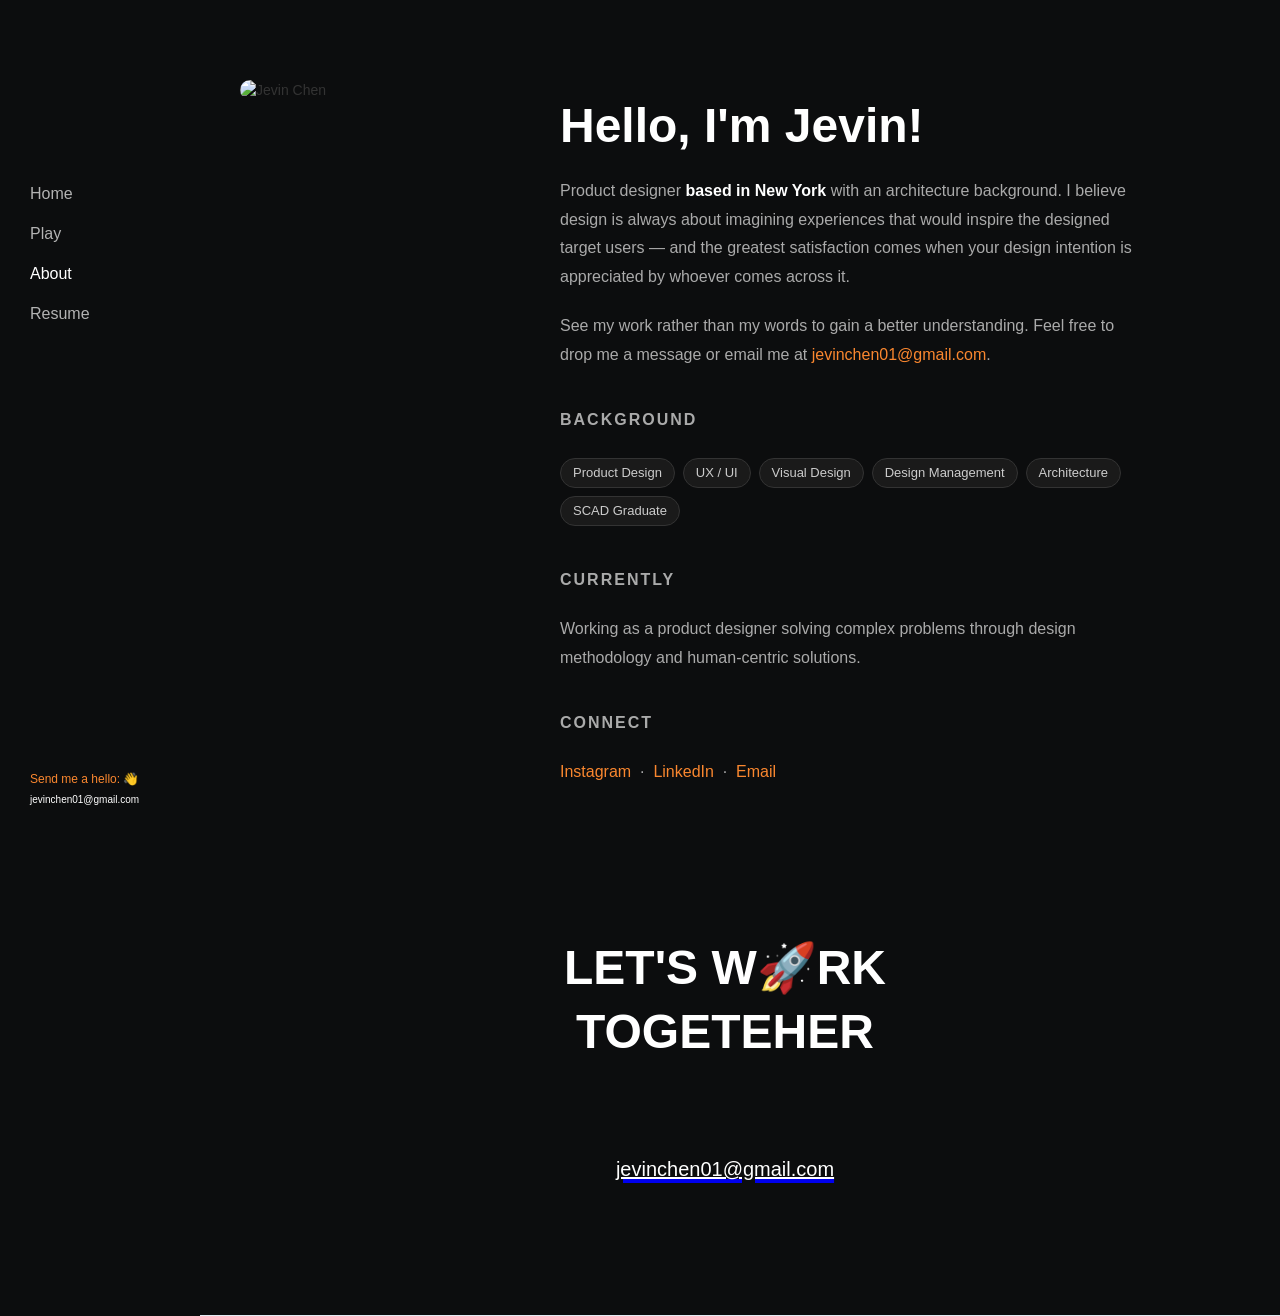
==== about-jevin/index.html @ d40f9251 "Add all case study and supporting pages for GitHub Pages - 5 case studies: Corptax, Bridgify Redesig" ====
<!DOCTYPE html>
<html data-wf-domain="www.jevinchen.com" data-wf-page="about-jevin" data-wf-site="62a3a593b5da70aec51808b2">
<head>
  <meta charset="utf-8"/>
  <title>About Jevin</title>
  <meta content="width=device-width, initial-scale=1" name="viewport"/>
  <link href="../webflow.css" rel="stylesheet" type="text/css"/>
  <link href="https://fonts.googleapis.com" rel="preconnect"/>
  <link href="https://fonts.gstatic.com" rel="preconnect" crossorigin="anonymous"/>
  <script src="https://ajax.googleapis.com/ajax/libs/webfont/1.6.26/webfont.js" type="text/javascript"></script>
  <script type="text/javascript">WebFont.load({google:{families:["Montserrat:100,100italic,200,200italic,300,300italic,400,400italic,500,500italic,600,600italic,700,700italic,800,800italic,900,900italic","Open Sans:300,300italic,400,400italic,600,600italic,700,700italic,800,800italic","Lato:100,100italic,300,300italic,400,400italic,700,700italic,900,900italic","Bebas Neue:300,400,500,600,700","IBM Plex Mono:300,400,500,600,700","Paprika:300,400,500,600,700","Poppins:300,400,500,600,700","Sora:300,400,500,600,700"]}});</script>
  <script type="text/javascript">!function(o,c){var n=c.documentElement,t=" w-mod-";n.className+=t+"js",("ontouchstart"in o||o.DocumentTouch&&c instanceof DocumentTouch)&&(n.className+=t+"touch")}(window,document);</script>
  <link href="https://cdn.prod.website-files.com/62a3a593b5da70aec51808b2/62b72069302e9aea03489800_%E6%9C%AA%E6%A0%87%E9%A2%98-1.png" rel="shortcut icon" type="image/x-icon"/>
  <link rel="stylesheet" href="../style.css"/>
  <style>
    .about-wrap {
      margin-left: 240px;
      margin-right: 60px;
      padding-top: 80px;
      max-width: 900px;
    }
    .about-grid {
      display: flex;
      gap: 60px;
      align-items: flex-start;
    }
    .about-photo {
      width: 260px;
      min-width: 260px;
      border-radius: 16px;
      object-fit: cover;
    }
    .about-text h1 {
      font-family: Montserrat, sans-serif;
      font-size: 48px;
      font-weight: 700;
      color: #fff;
      margin-bottom: 24px;
      line-height: 1.1;
    }
    .about-text p {
      font-family: 'Open Sans', sans-serif;
      font-size: 16px;
      line-height: 1.8;
      color: #aaa;
      margin-bottom: 20px;
    }
    .about-text a {
      color: #fa872f;
      text-decoration: none;
    }
    .about-tag {
      display: inline-block;
      background: #1a1a1a;
      border: 1px solid #333;
      color: #ccc;
      font-size: 13px;
      padding: 4px 12px;
      border-radius: 20px;
      margin: 4px 4px 4px 0;
      font-family: 'Open Sans', sans-serif;
    }
    .about-section-label {
      font-family: Montserrat, sans-serif;
      font-size: 12px;
      font-weight: 600;
      letter-spacing: 2px;
      color: #fa872f;
      text-transform: uppercase;
      margin-bottom: 12px;
      margin-top: 36px;
    }
    @media (max-width: 767px) {
      .about-wrap { margin-left: 20px; margin-right: 20px; padding-top: 80px; }
      .about-grid { flex-direction: column; gap: 32px; }
      .about-photo { width: 100%; min-width: unset; }
    }
  </style>
</head>
<body class="body">

  <div data-animation="over-left" class="navbar w-nav" data-easing2="ease-out" data-easing="ease" data-collapse="all" role="banner" data-no-scroll="1" data-duration="400" data-doc-height="1">
    <a href="../" class="link-block-8 w-inline-block">
      <img src="https://cdn.prod.website-files.com/62a3a593b5da70aec51808b2/62ac92288ea866039c168266_creative-letter-jc-logo-design-2985177%202.png" loading="lazy" alt="" class="image-3"/>
    </a>
    <a href="../" class="navigation-bar w-nav-link">Home</a>
    <a href="../playground/" class="navigation-bar w-nav-link">Play</a>
    <a href="../about-jevin/" aria-current="page" class="navigation-bar w-nav-link w--current">About</a>
    <a href="https://drive.google.com/file/d/18iITVQgO78DAtzI5yscLJJYcgEEWDB26/view?usp=sharing" target="_blank" class="navigation-bar w-nav-link">Resume</a>
    <a href="https://www.instagram.com/jevin_chen/" target="_blank" class="link-block-5 w-inline-block">
      <img src="https://cdn.prod.website-files.com/62a3a593b5da70aec51808b2/62b7643ef1e18efab74a6923_87390.png" loading="lazy" alt="" class="image-4"/>
    </a>
    <a href="https://www.linkedin.com/in/jiyuan-jevin-chen-6b4356196/" target="_blank" class="w-inline-block">
      <img src="https://cdn.prod.website-files.com/62a3a593b5da70aec51808b2/62b765334d1206463731f46e_174857%E5%89%AF%E6%9C%AC.png" loading="lazy" alt="" class="image-4"/>
    </a>
    <p class="paragraph-4"><span>Send me a hello: 👋</span><a href="mailto:jevinchen01@gmail.com" class="link-7"><span class="text-span"><strong class="bold-text">jevinchen01@gmail.com</strong></span></a></p>
  </div>

  <div class="about-wrap">
    <div class="about-grid">
      <img
        src="https://cdn.prod.website-files.com/62a3a593b5da70aec51808b2/62ba5927fda03cf0d7d958ef_IMG_2834%20Large.jpeg"
        loading="lazy"
        alt="Jevin Chen"
        class="about-photo"
      />
      <div class="about-text">
        <h1>Hello, I'm Jevin!</h1>
        <p>Product designer <strong style="color:#fff;">based in New York</strong> with an architecture background. I believe design is always about imagining experiences that would inspire the designed target users — and the greatest satisfaction comes when your design intention is appreciated by whoever comes across it.</p>
        <p>See my work rather than my words to gain a better understanding. Feel free to drop me a message or email me at <a href="mailto:jevinchen01@gmail.com">jevinchen01@gmail.com</a>.</p>

        <p class="about-section-label">Background</p>
        <span class="about-tag">Product Design</span>
        <span class="about-tag">UX / UI</span>
        <span class="about-tag">Visual Design</span>
        <span class="about-tag">Design Management</span>
        <span class="about-tag">Architecture</span>
        <span class="about-tag">SCAD Graduate</span>

        <p class="about-section-label">Currently</p>
        <p>Working as a product designer solving complex problems through design methodology and human-centric solutions.</p>

        <p class="about-section-label">Connect</p>
        <p>
          <a href="https://www.instagram.com/jevin_chen/" target="_blank">Instagram</a> &nbsp;·&nbsp;
          <a href="https://www.linkedin.com/in/jiyuan-jevin-chen-6b4356196/" target="_blank">LinkedIn</a> &nbsp;·&nbsp;
          <a href="mailto:jevinchen01@gmail.com">Email</a>
        </p>
      </div>
    </div>
  </div>

  <section class="footer-subscribe" style="margin-top: 80px;">
    <p class="paragraph-24"><strong>LET'S W🚀RK<br/>‍</strong>‍<strong>TOGETEHER<br/><br/></strong><a href="mailto:jevinchen01@gmail.com"><span class="text-span-38"><strong class="bold-text-2">jevinchen01@gmail.com<br/></strong></span></a><strong>‍<br/></strong></p>
  </section>

  <script src="../script.js"></script>
</body>
</html>
---- webflow.css ----
html {
  -webkit-text-size-adjust: 100%;
  -ms-text-size-adjust: 100%;
  font-family: sans-serif;
}

body {
  margin: 0;
}

article, aside, details, figcaption, figure, footer, header, hgroup, main, menu, nav, section, summary {
  display: block;
}

audio, canvas, progress, video {
  vertical-align: baseline;
  display: inline-block;
}

audio:not([controls]) {
  height: 0;
  display: none;
}

[hidden], template {
  display: none;
}

a {
  background-color: #0000;
}

a:active, a:hover {
  outline: 0;
}

abbr[title] {
  border-bottom: 1px dotted;
}

b, strong {
  font-weight: bold;
}

dfn {
  font-style: italic;
}

h1 {
  margin: .67em 0;
  font-size: 2em;
}

mark {
  color: #000;
  background: #ff0;
}

small {
  font-size: 80%;
}

sub, sup {
  vertical-align: baseline;
  font-size: 75%;
  line-height: 0;
  position: relative;
}

sup {
  top: -.5em;
}

sub {
  bottom: -.25em;
}

img {
  border: 0;
}

svg:not(:root) {
  overflow: hidden;
}

hr {
  box-sizing: content-box;
  height: 0;
}

pre {
  overflow: auto;
}

code, kbd, pre, samp {
  font-family: monospace;
  font-size: 1em;
}

button, input, optgroup, select, textarea {
  color: inherit;
  font: inherit;
  margin: 0;
}

button {
  overflow: visible;
}

button, select {
  text-transform: none;
}

button, html input[type="button"], input[type="reset"] {
  -webkit-appearance: button;
  cursor: pointer;
}

button[disabled], html input[disabled] {
  cursor: default;
}

button::-moz-focus-inner, input::-moz-focus-inner {
  border: 0;
  padding: 0;
}

input {
  line-height: normal;
}

input[type="checkbox"], input[type="radio"] {
  box-sizing: border-box;
  padding: 0;
}

input[type="number"]::-webkit-inner-spin-button, input[type="number"]::-webkit-outer-spin-button {
  height: auto;
}

input[type="search"] {
  -webkit-appearance: none;
}

input[type="search"]::-webkit-search-cancel-button, input[type="search"]::-webkit-search-decoration {
  -webkit-appearance: none;
}

legend {
  border: 0;
  padding: 0;
}

textarea {
  overflow: auto;
}

optgroup {
  font-weight: bold;
}

table {
  border-collapse: collapse;
  border-spacing: 0;
}

td, th {
  padding: 0;
}

@font-face {
  font-family: webflow-icons;
  src: url("[data-uri]") format("truetype");
  font-weight: normal;
  font-style: normal;
}

[class^="w-icon-"], [class*=" w-icon-"] {
  speak: none;
  font-variant: normal;
  text-transform: none;
  -webkit-font-smoothing: antialiased;
  -moz-osx-font-smoothing: grayscale;
  font-style: normal;
  font-weight: normal;
  line-height: 1;
  font-family: webflow-icons !important;
}

.w-icon-slider-right:before {
  content: "";
}

.w-icon-slider-left:before {
  content: "";
}

.w-icon-nav-menu:before {
  content: "";
}

.w-icon-arrow-down:before, .w-icon-dropdown-toggle:before {
  content: "";
}

.w-icon-file-upload-remove:before {
  content: "";
}

.w-icon-file-upload-icon:before {
  content: "";
}

* {
  box-sizing: border-box;
}

html {
  height: 100%;
}

body {
  color: #333;
  background-color: #fff;
  min-height: 100%;
  margin: 0;
  font-family: Arial, sans-serif;
  font-size: 14px;
  line-height: 20px;
}

img {
  vertical-align: middle;
  max-width: 100%;
  display: inline-block;
}

html.w-mod-touch * {
  background-attachment: scroll !important;
}

.w-block {
  display: block;
}

.w-inline-block {
  max-width: 100%;
  display: inline-block;
}

.w-clearfix:before, .w-clearfix:after {
  content: " ";
  grid-area: 1 / 1 / 2 / 2;
  display: table;
}

.w-clearfix:after {
  clear: both;
}

.w-hidden {
  display: none;
}

.w-button {
  color: #fff;
  line-height: inherit;
  cursor: pointer;
  background-color: #3898ec;
  border: 0;
  border-radius: 0;
  padding: 9px 15px;
  text-decoration: none;
  display: inline-block;
}

input.w-button {
  -webkit-appearance: button;
}

html[data-w-dynpage] [data-w-cloak] {
  color: #0000 !important;
}

.w-code-block {
  margin: unset;
}

pre.w-code-block code {
  all: inherit;
}

pre.w-code-block code > span {
  display: block !important;
}

.w-optimization {
  display: contents;
}

.w-webflow-badge, .w-webflow-badge > img {
  box-sizing: unset;
  width: unset;
  height: unset;
  max-height: unset;
  max-width: unset;
  min-height: unset;
  min-width: unset;
  margin: unset;
  padding: unset;
  float: unset;
  clear: unset;
  border: unset;
  border-radius: unset;
  background: unset;
  background-image: unset;
  background-position: unset;
  background-size: unset;
  background-repeat: unset;
  background-origin: unset;
  background-clip: unset;
  background-attachment: unset;
  background-color: unset;
  box-shadow: unset;
  transform: unset;
  direction: unset;
  font-family: unset;
  font-weight: unset;
  color: unset;
  font-size: unset;
  line-height: unset;
  font-style: unset;
  font-variant: unset;
  text-align: unset;
  letter-spacing: unset;
  -webkit-text-decoration: unset;
  text-decoration: unset;
  text-indent: unset;
  text-transform: unset;
  list-style-type: unset;
  text-shadow: unset;
  vertical-align: unset;
  cursor: unset;
  white-space: unset;
  word-break: unset;
  word-spacing: unset;
  word-wrap: unset;
  transition: unset;
}

.w-webflow-badge {
  white-space: nowrap;
  cursor: pointer;
  box-shadow: 0 0 0 1px #0000001a, 0 1px 3px #0000001a;
  visibility: visible !important;
  opacity: 1 !important;
  z-index: 2147483647 !important;
  color: #aaadb0 !important;
  width: auto !important;
  height: auto !important;
  overflow: unset !important;
  background-color: #fff !important;
  border-radius: 3px !important;
  margin: 0 !important;
  padding: 6px !important;
  font-size: 12px !important;
  line-height: 14px !important;
  text-decoration: none !important;
  display: inline-block !important;
  position: fixed !important;
  inset: auto 12px 12px auto !important;
  transform: none !important;
}

.w-webflow-badge > img {
  position: unset;
  visibility: unset !important;
  opacity: 1 !important;
  vertical-align: middle !important;
  display: inline-block !important;
}

h1, h2, h3, h4, h5, h6 {
  margin-bottom: 10px;
  font-weight: bold;
}

h1 {
  margin-top: 20px;
  font-size: 38px;
  line-height: 44px;
}

h2 {
  margin-top: 20px;
  font-size: 32px;
  line-height: 36px;
}

h3 {
  margin-top: 20px;
  font-size: 24px;
  line-height: 30px;
}

h4 {
  margin-top: 10px;
  font-size: 18px;
  line-height: 24px;
}

h5 {
  margin-top: 10px;
  font-size: 14px;
  line-height: 20px;
}

h6 {
  margin-top: 10px;
  font-size: 12px;
  line-height: 18px;
}

p {
  margin-top: 0;
  margin-bottom: 10px;
}

blockquote {
  border-left: 5px solid #e2e2e2;
  margin: 0 0 10px;
  padding: 10px 20px;
  font-size: 18px;
  line-height: 22px;
}

figure {
  margin: 0 0 10px;
}

figcaption {
  text-align: center;
  margin-top: 5px;
}

ul, ol {
  margin-top: 0;
  margin-bottom: 10px;
  padding-left: 40px;
}

.w-list-unstyled {
  padding-left: 0;
  list-style: none;
}

.w-embed:before, .w-embed:after {
  content: " ";
  grid-area: 1 / 1 / 2 / 2;
  display: table;
}

.w-embed:after {
  clear: both;
}

.w-video {
  width: 100%;
  padding: 0;
  position: relative;
}

.w-video iframe, .w-video object, .w-video embed {
  border: none;
  width: 100%;
  height: 100%;
  position: absolute;
  top: 0;
  left: 0;
}

fieldset {
  border: 0;
  margin: 0;
  padding: 0;
}

button, [type="button"], [type="reset"] {
  cursor: pointer;
  -webkit-appearance: button;
  border: 0;
}

.w-form {
  margin: 0 0 15px;
}

.w-form-done {
  text-align: center;
  background-color: #ddd;
  padding: 20px;
  display: none;
}

.w-form-fail {
  background-color: #ffdede;
  margin-top: 10px;
  padding: 10px;
  display: none;
}

label {
  margin-bottom: 5px;
  font-weight: bold;
  display: block;
}

.w-input, .w-select {
  color: #333;
  vertical-align: middle;
  background-color: #fff;
  border: 1px solid #ccc;
  width: 100%;
  height: 38px;
  margin-bottom: 10px;
  padding: 8px 12px;
  font-size: 14px;
  line-height: 1.42857;
  display: block;
}

.w-input::placeholder, .w-select::placeholder {
  color: #999;
}

.w-input:focus, .w-select:focus {
  border-color: #3898ec;
  outline: 0;
}

.w-input[disabled], .w-select[disabled], .w-input[readonly], .w-select[readonly], fieldset[disabled] .w-input, fieldset[disabled] .w-select {
  cursor: not-allowed;
}

.w-input[disabled]:not(.w-input-disabled), .w-select[disabled]:not(.w-input-disabled), .w-input[readonly], .w-select[readonly], fieldset[disabled]:not(.w-input-disabled) .w-input, fieldset[disabled]:not(.w-input-disabled) .w-select {
  background-color: #eee;
}

textarea.w-input, textarea.w-select {
  height: auto;
}

.w-select {
  background-color: #f3f3f3;
}

.w-select[multiple] {
  height: auto;
}

.w-form-label {
  cursor: pointer;
  margin-bottom: 0;
  font-weight: normal;
  display: inline-block;
}

.w-radio {
  margin-bottom: 5px;
  padding-left: 20px;
  display: block;
}

.w-radio:before, .w-radio:after {
  content: " ";
  grid-area: 1 / 1 / 2 / 2;
  display: table;
}

.w-radio:after {
  clear: both;
}

.w-radio-input {
  float: left;
  margin: 3px 0 0 -20px;
  line-height: normal;
}

.w-file-upload {
  margin-bottom: 10px;
  display: block;
}

.w-file-upload-input {
  opacity: 0;
  z-index: -100;
  width: .1px;
  height: .1px;
  position: absolute;
  overflow: hidden;
}

.w-file-upload-default, .w-file-upload-uploading, .w-file-upload-success {
  color: #333;
  display: inline-block;
}

.w-file-upload-error {
  margin-top: 10px;
  display: block;
}

.w-file-upload-default.w-hidden, .w-file-upload-uploading.w-hidden, .w-file-upload-error.w-hidden, .w-file-upload-success.w-hidden {
  display: none;
}

.w-file-upload-uploading-btn {
  cursor: pointer;
  background-color: #fafafa;
  border: 1px solid #ccc;
  margin: 0;
  padding: 8px 12px;
  font-size: 14px;
  font-weight: normal;
  display: flex;
}

.w-file-upload-file {
  background-color: #fafafa;
  border: 1px solid #ccc;
  flex-grow: 1;
  justify-content: space-between;
  margin: 0;
  padding: 8px 9px 8px 11px;
  display: flex;
}

.w-file-upload-file-name {
  font-size: 14px;
  font-weight: normal;
  display: block;
}

.w-file-remove-link {
  cursor: pointer;
  width: auto;
  height: auto;
  margin-top: 3px;
  margin-left: 10px;
  padding: 3px;
  display: block;
}

.w-icon-file-upload-remove {
  margin: auto;
  font-size: 10px;
}

.w-file-upload-error-msg {
  color: #ea384c;
  padding: 2px 0;
  display: inline-block;
}

.w-file-upload-info {
  padding: 0 12px;
  line-height: 38px;
  display: inline-block;
}

.w-file-upload-label {
  cursor: pointer;
  background-color: #fafafa;
  border: 1px solid #ccc;
  margin: 0;
  padding: 8px 12px;
  font-size: 14px;
  font-weight: normal;
  display: inline-block;
}

.w-icon-file-upload-icon, .w-icon-file-upload-uploading {
  width: 20px;
  margin-right: 8px;
  display: inline-block;
}

.w-icon-file-upload-uploading {
  height: 20px;
}

.w-container {
  max-width: 940px;
  margin-left: auto;
  margin-right: auto;
}

.w-container:before, .w-container:after {
  content: " ";
  grid-area: 1 / 1 / 2 / 2;
  display: table;
}

.w-container:after {
  clear: both;
}

.w-container .w-row {
  margin-left: -10px;
  margin-right: -10px;
}

.w-row:before, .w-row:after {
  content: " ";
  grid-area: 1 / 1 / 2 / 2;
  display: table;
}

.w-row:after {
  clear: both;
}

.w-row .w-row {
  margin-left: 0;
  margin-right: 0;
}

.w-col {
  float: left;
  width: 100%;
  min-height: 1px;
  padding-left: 10px;
  padding-right: 10px;
  position: relative;
}

.w-col .w-col {
  padding-left: 0;
  padding-right: 0;
}

.w-col-1 {
  width: 8.33333%;
}

.w-col-2 {
  width: 16.6667%;
}

.w-col-3 {
  width: 25%;
}

.w-col-4 {
  width: 33.3333%;
}

.w-col-5 {
  width: 41.6667%;
}

.w-col-6 {
  width: 50%;
}

.w-col-7 {
  width: 58.3333%;
}

.w-col-8 {
  width: 66.6667%;
}

.w-col-9 {
  width: 75%;
}

.w-col-10 {
  width: 83.3333%;
}

.w-col-11 {
  width: 91.6667%;
}

.w-col-12 {
  width: 100%;
}

.w-hidden-main {
  display: none !important;
}

@media screen and (max-width: 991px) {
  .w-container {
    max-width: 728px;
  }

  .w-hidden-main {
    display: inherit !important;
  }

  .w-hidden-medium {
    display: none !important;
  }

  .w-col-medium-1 {
    width: 8.33333%;
  }

  .w-col-medium-2 {
    width: 16.6667%;
  }

  .w-col-medium-3 {
    width: 25%;
  }

  .w-col-medium-4 {
    width: 33.3333%;
  }

  .w-col-medium-5 {
    width: 41.6667%;
  }

  .w-col-medium-6 {
    width: 50%;
  }

  .w-col-medium-7 {
    width: 58.3333%;
  }

  .w-col-medium-8 {
    width: 66.6667%;
  }

  .w-col-medium-9 {
    width: 75%;
  }

  .w-col-medium-10 {
    width: 83.3333%;
  }

  .w-col-medium-11 {
    width: 91.6667%;
  }

  .w-col-medium-12 {
    width: 100%;
  }

  .w-col-stack {
    width: 100%;
    left: auto;
    right: auto;
  }
}

@media screen and (max-width: 767px) {
  .w-hidden-main, .w-hidden-medium {
    display: inherit !important;
  }

  .w-hidden-small {
    display: none !important;
  }

  .w-row, .w-container .w-row {
    margin-left: 0;
    margin-right: 0;
  }

  .w-col {
    width: 100%;
    left: auto;
    right: auto;
  }

  .w-col-small-1 {
    width: 8.33333%;
  }

  .w-col-small-2 {
    width: 16.6667%;
  }

  .w-col-small-3 {
    width: 25%;
  }

  .w-col-small-4 {
    width: 33.3333%;
  }

  .w-col-small-5 {
    width: 41.6667%;
  }

  .w-col-small-6 {
    width: 50%;
  }

  .w-col-small-7 {
    width: 58.3333%;
  }

  .w-col-small-8 {
    width: 66.6667%;
  }

  .w-col-small-9 {
    width: 75%;
  }

  .w-col-small-10 {
    width: 83.3333%;
  }

  .w-col-small-11 {
    width: 91.6667%;
  }

  .w-col-small-12 {
    width: 100%;
  }
}

@media screen and (max-width: 479px) {
  .w-container {
    max-width: none;
  }

  .w-hidden-main, .w-hidden-medium, .w-hidden-small {
    display: inherit !important;
  }

  .w-hidden-tiny {
    display: none !important;
  }

  .w-col {
    width: 100%;
  }

  .w-col-tiny-1 {
    width: 8.33333%;
  }

  .w-col-tiny-2 {
    width: 16.6667%;
  }

  .w-col-tiny-3 {
    width: 25%;
  }

  .w-col-tiny-4 {
    width: 33.3333%;
  }

  .w-col-tiny-5 {
    width: 41.6667%;
  }

  .w-col-tiny-6 {
    width: 50%;
  }

  .w-col-tiny-7 {
    width: 58.3333%;
  }

  .w-col-tiny-8 {
    width: 66.6667%;
  }

  .w-col-tiny-9 {
    width: 75%;
  }

  .w-col-tiny-10 {
    width: 83.3333%;
  }

  .w-col-tiny-11 {
    width: 91.6667%;
  }

  .w-col-tiny-12 {
    width: 100%;
  }
}

.w-widget {
  position: relative;
}

.w-widget-map {
  width: 100%;
  height: 400px;
}

.w-widget-map label {
  width: auto;
  display: inline;
}

.w-widget-map img {
  max-width: inherit;
}

.w-widget-map .gm-style-iw {
  text-align: center;
}

.w-widget-map .gm-style-iw > button {
  display: none !important;
}

.w-widget-twitter {
  overflow: hidden;
}

.w-widget-twitter-count-shim {
  vertical-align: top;
  text-align: center;
  background: #fff;
  border: 1px solid #758696;
  border-radius: 3px;
  width: 28px;
  height: 20px;
  display: inline-block;
  position: relative;
}

.w-widget-twitter-count-shim * {
  pointer-events: none;
  -webkit-user-select: none;
  user-select: none;
}

.w-widget-twitter-count-shim .w-widget-twitter-count-inner {
  text-align: center;
  color: #999;
  font-family: serif;
  font-size: 15px;
  line-height: 12px;
  position: relative;
}

.w-widget-twitter-count-shim .w-widget-twitter-count-clear {
  display: block;
  position: relative;
}

.w-widget-twitter-count-shim.w--large {
  width: 36px;
  height: 28px;
}

.w-widget-twitter-count-shim.w--large .w-widget-twitter-count-inner {
  font-size: 18px;
  line-height: 18px;
}

.w-widget-twitter-count-shim:not(.w--vertical) {
  margin-left: 5px;
  margin-right: 8px;
}

.w-widget-twitter-count-shim:not(.w--vertical).w--large {
  margin-left: 6px;
}

.w-widget-twitter-count-shim:not(.w--vertical):before, .w-widget-twitter-count-shim:not(.w--vertical):after {
  content: " ";
  pointer-events: none;
  border: solid #0000;
  width: 0;
  height: 0;
  position: absolute;
  top: 50%;
  left: 0;
}

.w-widget-twitter-count-shim:not(.w--vertical):before {
  border-width: 4px;
  border-color: #75869600 #5d6c7b #75869600 #75869600;
  margin-top: -4px;
  margin-left: -9px;
}

.w-widget-twitter-count-shim:not(.w--vertical).w--large:before {
  border-width: 5px;
  margin-top: -5px;
  margin-left: -10px;
}

.w-widget-twitter-count-shim:not(.w--vertical):after {
  border-width: 4px;
  border-color: #fff0 #fff #fff0 #fff0;
  margin-top: -4px;
  margin-left: -8px;
}

.w-widget-twitter-count-shim:not(.w--vertical).w--large:after {
  border-width: 5px;
  margin-top: -5px;
  margin-left: -9px;
}

.w-widget-twitter-count-shim.w--vertical {
  width: 61px;
  height: 33px;
  margin-bottom: 8px;
}

.w-widget-twitter-count-shim.w--vertical:before, .w-widget-twitter-count-shim.w--vertical:after {
  content: " ";
  pointer-events: none;
  border: solid #0000;
  width: 0;
  height: 0;
  position: absolute;
  top: 100%;
  left: 50%;
}

.w-widget-twitter-count-shim.w--vertical:before {
  border-width: 5px;
  border-color: #5d6c7b #75869600 #75869600;
  margin-left: -5px;
}

.w-widget-twitter-count-shim.w--vertical:after {
  border-width: 4px;
  border-color: #fff #fff0 #fff0;
  margin-left: -4px;
}

.w-widget-twitter-count-shim.w--vertical .w-widget-twitter-count-inner {
  font-size: 18px;
  line-height: 22px;
}

.w-widget-twitter-count-shim.w--vertical.w--large {
  width: 76px;
}

.w-background-video {
  color: #fff;
  height: 500px;
  position: relative;
  overflow: hidden;
}

.w-background-video > video {
  object-fit: cover;
  z-index: -100;
  background-position: 50%;
  background-size: cover;
  width: 100%;
  height: 100%;
  margin: auto;
  position: absolute;
  inset: -100%;
}

.w-background-video > video::-webkit-media-controls-start-playback-button {
  -webkit-appearance: none;
  display: none !important;
}

.w-background-video--control {
  background-color: #0000;
  padding: 0;
  position: absolute;
  bottom: 1em;
  right: 1em;
}

.w-background-video--control > [hidden] {
  display: none !important;
}

.w-slider {
  text-align: center;
  clear: both;
  -webkit-tap-highlight-color: #0000;
  tap-highlight-color: #0000;
  background: #ddd;
  height: 300px;
  position: relative;
}

.w-slider-mask {
  z-index: 1;
  white-space: nowrap;
  height: 100%;
  display: block;
  position: relative;
  left: 0;
  right: 0;
  overflow: hidden;
}

.w-slide {
  vertical-align: top;
  white-space: normal;
  text-align: left;
  width: 100%;
  height: 100%;
  display: inline-block;
  position: relative;
}

.w-slider-nav {
  z-index: 2;
  text-align: center;
  -webkit-tap-highlight-color: #0000;
  tap-highlight-color: #0000;
  height: 40px;
  margin: auto;
  padding-top: 10px;
  position: absolute;
  inset: auto 0 0;
}

.w-slider-nav.w-round > div {
  border-radius: 100%;
}

.w-slider-nav.w-num > div {
  width: auto;
  height: auto;
  font-size: inherit;
  line-height: inherit;
  padding: .2em .5em;
}

.w-slider-nav.w-shadow > div {
  box-shadow: 0 0 3px #3336;
}

.w-slider-nav-invert {
  color: #fff;
}

.w-slider-nav-invert > div {
  background-color: #2226;
}

.w-slider-nav-invert > div.w-active {
  background-color: #222;
}

.w-slider-dot {
  cursor: pointer;
  background-color: #fff6;
  width: 1em;
  height: 1em;
  margin: 0 3px .5em;
  transition: background-color .1s, color .1s;
  display: inline-block;
  position: relative;
}

.w-slider-dot.w-active {
  background-color: #fff;
}

.w-slider-dot:focus {
  outline: none;
  box-shadow: 0 0 0 2px #fff;
}

.w-slider-dot:focus.w-active {
  box-shadow: none;
}

.w-slider-arrow-left, .w-slider-arrow-right {
  cursor: pointer;
  color: #fff;
  -webkit-tap-highlight-color: #0000;
  tap-highlight-color: #0000;
  -webkit-user-select: none;
  user-select: none;
  width: 80px;
  margin: auto;
  font-size: 40px;
  position: absolute;
  inset: 0;
  overflow: hidden;
}

.w-slider-arrow-left [class^="w-icon-"], .w-slider-arrow-right [class^="w-icon-"], .w-slider-arrow-left [class*=" w-icon-"], .w-slider-arrow-right [class*=" w-icon-"] {
  position: absolute;
}

.w-slider-arrow-left:focus, .w-slider-arrow-right:focus {
  outline: 0;
}

.w-slider-arrow-left {
  z-index: 3;
  right: auto;
}

.w-slider-arrow-right {
  z-index: 4;
  left: auto;
}

.w-icon-slider-left, .w-icon-slider-right {
  width: 1em;
  height: 1em;
  margin: auto;
  inset: 0;
}

.w-slider-aria-label {
  clip: rect(0 0 0 0);
  border: 0;
  width: 1px;
  height: 1px;
  margin: -1px;
  padding: 0;
  position: absolute;
  overflow: hidden;
}

.w-slider-force-show {
  display: block !important;
}

.w-dropdown {
  text-align: left;
  z-index: 900;
  margin-left: auto;
  margin-right: auto;
  display: inline-block;
  position: relative;
}

.w-dropdown-btn, .w-dropdown-toggle, .w-dropdown-link {
  vertical-align: top;
  color: #222;
  text-align: left;
  white-space: nowrap;
  margin-left: auto;
  margin-right: auto;
  padding: 20px;
  text-decoration: none;
  position: relative;
}

.w-dropdown-toggle {
  -webkit-user-select: none;
  user-select: none;
  cursor: pointer;
  padding-right: 40px;
  display: inline-block;
}

.w-dropdown-toggle:focus {
  outline: 0;
}

.w-icon-dropdown-toggle {
  width: 1em;
  height: 1em;
  margin: auto 20px auto auto;
  position: absolute;
  top: 0;
  bottom: 0;
  right: 0;
}

.w-dropdown-list {
  background: #ddd;
  min-width: 100%;
  display: none;
  position: absolute;
}

.w-dropdown-list.w--open {
  display: block;
}

.w-dropdown-link {
  color: #222;
  padding: 10px 20px;
  display: block;
}

.w-dropdown-link.w--current {
  color: #0082f3;
}

.w-dropdown-link:focus {
  outline: 0;
}

@media screen and (max-width: 767px) {
  .w-nav-brand {
    padding-left: 10px;
  }
}

.w-lightbox-backdrop {
  cursor: auto;
  letter-spacing: normal;
  text-indent: 0;
  text-shadow: none;
  text-transform: none;
  visibility: visible;
  white-space: normal;
  word-break: normal;
  word-spacing: normal;
  word-wrap: normal;
  color: #fff;
  text-align: center;
  z-index: 2000;
  opacity: 0;
  -webkit-user-select: none;
  -moz-user-select: none;
  -webkit-tap-highlight-color: transparent;
  background: #000000e6;
  outline: 0;
  font-family: Helvetica Neue, Helvetica, Ubuntu, Segoe UI, Verdana, sans-serif;
  font-size: 17px;
  font-style: normal;
  font-weight: 300;
  line-height: 1.2;
  list-style: disc;
  position: fixed;
  inset: 0;
  -webkit-transform: translate(0);
}

.w-lightbox-backdrop, .w-lightbox-container {
  -webkit-overflow-scrolling: touch;
  height: 100%;
  overflow: auto;
}

.w-lightbox-content {
  height: 100vh;
  position: relative;
  overflow: hidden;
}

.w-lightbox-view {
  opacity: 0;
  width: 100vw;
  height: 100vh;
  position: absolute;
}

.w-lightbox-view:before {
  content: "";
  height: 100vh;
}

.w-lightbox-group, .w-lightbox-group .w-lightbox-view, .w-lightbox-group .w-lightbox-view:before {
  height: 86vh;
}

.w-lightbox-frame, .w-lightbox-view:before {
  vertical-align: middle;
  display: inline-block;
}

.w-lightbox-figure {
  margin: 0;
  position: relative;
}

.w-lightbox-group .w-lightbox-figure {
  cursor: pointer;
}

.w-lightbox-img {
  width: auto;
  max-width: none;
  height: auto;
}

.w-lightbox-image {
  float: none;
  max-width: 100vw;
  max-height: 100vh;
  display: block;
}

.w-lightbox-group .w-lightbox-image {
  max-height: 86vh;
}

.w-lightbox-caption {
  text-align: left;
  text-overflow: ellipsis;
  white-space: nowrap;
  background: #0006;
  padding: .5em 1em;
  position: absolute;
  bottom: 0;
  left: 0;
  right: 0;
  overflow: hidden;
}

.w-lightbox-embed {
  width: 100%;
  height: 100%;
  position: absolute;
  inset: 0;
}

.w-lightbox-control {
  cursor: pointer;
  background-position: center;
  background-repeat: no-repeat;
  background-size: 24px;
  width: 4em;
  transition: all .3s;
  position: absolute;
  top: 0;
}

.w-lightbox-left {
  background-image: url("[data-uri]");
  display: none;
  bottom: 0;
  left: 0;
}

.w-lightbox-right {
  background-image: url("[data-uri]");
  display: none;
  bottom: 0;
  right: 0;
}

.w-lightbox-close {
  background-image: url("[data-uri]");
  background-size: 18px;
  height: 2.6em;
  right: 0;
}

.w-lightbox-strip {
  white-space: nowrap;
  padding: 0 1vh;
  line-height: 0;
  position: absolute;
  bottom: 0;
  left: 0;
  right: 0;
  overflow: auto hidden;
}

.w-lightbox-item {
  box-sizing: content-box;
  cursor: pointer;
  width: 10vh;
  padding: 2vh 1vh;
  display: inline-block;
  -webkit-transform: translate3d(0, 0, 0);
}

.w-lightbox-active {
  opacity: .3;
}

.w-lightbox-thumbnail {
  background: #222;
  height: 10vh;
  position: relative;
  overflow: hidden;
}

.w-lightbox-thumbnail-image {
  position: absolute;
  top: 0;
  left: 0;
}

.w-lightbox-thumbnail .w-lightbox-tall {
  width: 100%;
  top: 50%;
  transform: translate(0, -50%);
}

.w-lightbox-thumbnail .w-lightbox-wide {
  height: 100%;
  left: 50%;
  transform: translate(-50%);
}

.w-lightbox-spinner {
  box-sizing: border-box;
  border: 5px solid #0006;
  border-radius: 50%;
  width: 40px;
  height: 40px;
  margin-top: -20px;
  margin-left: -20px;
  animation: .8s linear infinite spin;
  position: absolute;
  top: 50%;
  left: 50%;
}

.w-lightbox-spinner:after {
  content: "";
  border: 3px solid #0000;
  border-bottom-color: #fff;
  border-radius: 50%;
  position: absolute;
  inset: -4px;
}

.w-lightbox-hide {
  display: none;
}

.w-lightbox-noscroll {
  overflow: hidden;
}

@media (min-width: 768px) {
  .w-lightbox-content {
    height: 96vh;
    margin-top: 2vh;
  }

  .w-lightbox-view, .w-lightbox-view:before {
    height: 96vh;
  }

  .w-lightbox-group, .w-lightbox-group .w-lightbox-view, .w-lightbox-group .w-lightbox-view:before {
    height: 84vh;
  }

  .w-lightbox-image {
    max-width: 96vw;
    max-height: 96vh;
  }

  .w-lightbox-group .w-lightbox-image {
    max-width: 82.3vw;
    max-height: 84vh;
  }

  .w-lightbox-left, .w-lightbox-right {
    opacity: .5;
    display: block;
  }

  .w-lightbox-close {
    opacity: .8;
  }

  .w-lightbox-control:hover {
    opacity: 1;
  }
}

.w-lightbox-inactive, .w-lightbox-inactive:hover {
  opacity: 0;
}

.w-richtext:before, .w-richtext:after {
  content: " ";
  grid-area: 1 / 1 / 2 / 2;
  display: table;
}

.w-richtext:after {
  clear: both;
}

.w-richtext[contenteditable="true"]:before, .w-richtext[contenteditable="true"]:after {
  white-space: initial;
}

.w-richtext ol, .w-richtext ul {
  overflow: hidden;
}

.w-richtext .w-richtext-figure-selected.w-richtext-figure-type-video div:after, .w-richtext .w-richtext-figure-selected[data-rt-type="video"] div:after, .w-richtext .w-richtext-figure-selected.w-richtext-figure-type-image div, .w-richtext .w-richtext-figure-selected[data-rt-type="image"] div {
  outline: 2px solid #2895f7;
}

.w-richtext figure.w-richtext-figure-type-video > div:after, .w-richtext figure[data-rt-type="video"] > div:after {
  content: "";
  display: none;
  position: absolute;
  inset: 0;
}

.w-richtext figure {
  max-width: 60%;
  position: relative;
}

.w-richtext figure > div:before {
  cursor: default !important;
}

.w-richtext figure img {
  width: 100%;
}

.w-richtext figure figcaption.w-richtext-figcaption-placeholder {
  opacity: .6;
}

.w-richtext figure div {
  color: #0000;
  font-size: 0;
}

.w-richtext figure.w-richtext-figure-type-image, .w-richtext figure[data-rt-type="image"] {
  display: table;
}

.w-richtext figure.w-richtext-figure-type-image > div, .w-richtext figure[data-rt-type="image"] > div {
  display: inline-block;
}

.w-richtext figure.w-richtext-figure-type-image > figcaption, .w-richtext figure[data-rt-type="image"] > figcaption {
  caption-side: bottom;
  display: table-caption;
}

.w-richtext figure.w-richtext-figure-type-video, .w-richtext figure[data-rt-type="video"] {
  width: 60%;
  height: 0;
}

.w-richtext figure.w-richtext-figure-type-video iframe, .w-richtext figure[data-rt-type="video"] iframe {
  width: 100%;
  height: 100%;
  position: absolute;
  top: 0;
  left: 0;
}

.w-richtext figure.w-richtext-figure-type-video > div, .w-richtext figure[data-rt-type="video"] > div {
  width: 100%;
}

.w-richtext figure.w-richtext-align-center {
  clear: both;
  margin-left: auto;
  margin-right: auto;
}

.w-richtext figure.w-richtext-align-center.w-richtext-figure-type-image > div, .w-richtext figure.w-richtext-align-center[data-rt-type="image"] > div {
  max-width: 100%;
}

.w-richtext figure.w-richtext-align-normal {
  clear: both;
}

.w-richtext figure.w-richtext-align-fullwidth {
  text-align: center;
  clear: both;
  width: 100%;
  max-width: 100%;
  margin-left: auto;
  margin-right: auto;
  display: block;
}

.w-richtext figure.w-richtext-align-fullwidth > div {
  padding-bottom: inherit;
  display: inline-block;
}

.w-richtext figure.w-richtext-align-fullwidth > figcaption {
  display: block;
}

.w-richtext figure.w-richtext-align-floatleft {
  float: left;
  clear: none;
  margin-right: 15px;
}

.w-richtext figure.w-richtext-align-floatright {
  float: right;
  clear: none;
  margin-left: 15px;
}

.w-nav {
  z-index: 1000;
  background: #ddd;
  position: relative;
}

.w-nav:before, .w-nav:after {
  content: " ";
  grid-area: 1 / 1 / 2 / 2;
  display: table;
}

.w-nav:after {
  clear: both;
}

.w-nav-brand {
  float: left;
  color: #333;
  text-decoration: none;
  position: relative;
}

.w-nav-link {
  vertical-align: top;
  color: #222;
  text-align: left;
  margin-left: auto;
  margin-right: auto;
  padding: 20px;
  text-decoration: none;
  display: inline-block;
  position: relative;
}

.w-nav-link.w--current {
  color: #0082f3;
}

.w-nav-menu {
  float: right;
  position: relative;
}

[data-nav-menu-open] {
  text-align: center;
  background: #c8c8c8;
  min-width: 200px;
  position: absolute;
  top: 100%;
  left: 0;
  right: 0;
  overflow: visible;
  display: block !important;
}

.w--nav-link-open {
  display: block;
  position: relative;
}

.w-nav-overlay {
  width: 100%;
  display: none;
  position: absolute;
  top: 100%;
  left: 0;
  right: 0;
  overflow: hidden;
}

.w-nav-overlay [data-nav-menu-open] {
  top: 0;
}

.w-nav[data-animation="over-left"] .w-nav-overlay {
  width: auto;
}

.w-nav[data-animation="over-left"] .w-nav-overlay, .w-nav[data-animation="over-left"] [data-nav-menu-open] {
  z-index: 1;
  top: 0;
  right: auto;
}

.w-nav[data-animation="over-right"] .w-nav-overlay {
  width: auto;
}

.w-nav[data-animation="over-right"] .w-nav-overlay, .w-nav[data-animation="over-right"] [data-nav-menu-open] {
  z-index: 1;
  top: 0;
  left: auto;
}

.w-nav-button {
  float: right;
  cursor: pointer;
  -webkit-tap-highlight-color: #0000;
  tap-highlight-color: #0000;
  -webkit-user-select: none;
  user-select: none;
  padding: 18px;
  font-size: 24px;
  display: none;
  position: relative;
}

.w-nav-button:focus {
  outline: 0;
}

.w-nav-button.w--open {
  color: #fff;
  background-color: #c8c8c8;
}

.w-nav[data-collapse="all"] .w-nav-menu {
  display: none;
}

.w-nav[data-collapse="all"] .w-nav-button, .w--nav-dropdown-open, .w--nav-dropdown-toggle-open {
  display: block;
}

.w--nav-dropdown-list-open {
  position: static;
}

@media screen and (max-width: 991px) {
  .w-nav[data-collapse="medium"] .w-nav-menu {
    display: none;
  }

  .w-nav[data-collapse="medium"] .w-nav-button {
    display: block;
  }
}

@media screen and (max-width: 767px) {
  .w-nav[data-collapse="small"] .w-nav-menu {
    display: none;
  }

  .w-nav[data-collapse="small"] .w-nav-button {
    display: block;
  }

  .w-nav-brand {
    padding-left: 10px;
  }
}

@media screen and (max-width: 479px) {
  .w-nav[data-collapse="tiny"] .w-nav-menu {
    display: none;
  }

  .w-nav[data-collapse="tiny"] .w-nav-button {
    display: block;
  }
}

.w-tabs {
  position: relative;
}

.w-tabs:before, .w-tabs:after {
  content: " ";
  grid-area: 1 / 1 / 2 / 2;
  display: table;
}

.w-tabs:after {
  clear: both;
}

.w-tab-menu {
  position: relative;
}

.w-tab-link {
  vertical-align: top;
  text-align: left;
  cursor: pointer;
  color: #222;
  background-color: #ddd;
  padding: 9px 30px;
  text-decoration: none;
  display: inline-block;
  position: relative;
}

.w-tab-link.w--current {
  background-color: #c8c8c8;
}

.w-tab-link:focus {
  outline: 0;
}

.w-tab-content {
  display: block;
  position: relative;
  overflow: hidden;
}

.w-tab-pane {
  display: none;
  position: relative;
}

.w--tab-active {
  display: block;
}

@media screen and (max-width: 479px) {
  .w-tab-link {
    display: block;
  }
}

.w-ix-emptyfix:after {
  content: "";
}

@keyframes spin {
  0% {
    transform: rotate(0);
  }

  100% {
    transform: rotate(360deg);
  }
}

.w-dyn-empty {
  background-color: #ddd;
  padding: 10px;
}

.w-dyn-hide, .w-dyn-bind-empty, .w-condition-invisible {
  display: none !important;
}

.wf-layout-layout {
  display: grid;
}

:root {
  --background: #0c0d0e;
  --dim-grey: #b3b3b3;
  --orange: #fa872f;
  --white: white;
  --grey-font: #ddd;
  --grey: #bebebe;
  --link: #5996ff;
  --forest-green: #008b27;
}

.w-layout-grid {
  grid-row-gap: 16px;
  grid-column-gap: 16px;
  grid-template-rows: auto auto;
  grid-template-columns: 1fr 1fr;
  grid-auto-columns: 1fr;
  display: grid;
}

.w-layout-blockcontainer {
  max-width: 940px;
  margin-left: auto;
  margin-right: auto;
  display: block;
}

@media screen and (max-width: 991px) {
  .w-layout-blockcontainer {
    max-width: 728px;
  }
}

@media screen and (max-width: 767px) {
  .w-layout-blockcontainer {
    max-width: none;
  }
}

body {
  color: #333;
  font-family: Arial, Helvetica Neue, Helvetica, sans-serif;
  font-size: 14px;
  line-height: 20px;
}

img {
  max-width: 100%;
  padding-right: 60px;
  display: inline-block;
}

.paragraph {
  margin-left: 220px;
  margin-right: 220px;
  padding-left: 0;
}

.image {
  text-align: center;
  border-radius: 0;
  padding-left: 220px;
  padding-right: 220px;
  display: block;
  overflow: scroll;
  transform: translate(0);
}

.button {
  float: none;
  clear: none;
  flex-direction: row;
  margin-left: 220px;
  margin-right: 220px;
  font-weight: 700;
  display: inline-block;
  position: static;
  inset: 0% auto 0% 0%;
}

.button:hover {
  position: relative;
}

.sticky-nav {
  z-index: 1;
  background-color: #f4f4f4;
  padding: 20px;
  position: sticky;
  top: 0;
}

.nav-grid {
  grid-column-gap: 20px;
  grid-row-gap: 20px;
  grid-template-rows: auto;
  grid-template-columns: 1fr max-content max-content max-content;
  grid-auto-columns: max-content;
  grid-auto-flow: column;
  justify-content: flex-start;
  align-items: center;
  width: 100%;
  margin: 0;
  padding: 0;
  display: grid;
}

.nav-logo-link {
  height: 60px;
  margin-left: 0;
  margin-right: 0;
  padding: 0;
  display: block;
}

.nav-logo {
  object-fit: contain;
  object-position: 0% 50%;
  width: auto;
  height: 100%;
}

.nav-link {
  color: #444;
  margin-left: 0;
  margin-right: 0;
  padding: 10px 0;
  text-decoration: none;
  display: block;
}

.nav-link:hover {
  text-decoration: underline;
}

.hero {
  align-items: center;
  padding-top: 100px;
  padding-bottom: 100px;
  display: block;
}

.flex-container {
  flex-direction: row;
  flex: 1;
  align-items: center;
  display: flex;
}

.hero-image-mask {
  width: 100%;
  margin-left: 40px;
}

.hero-image {
  object-fit: cover;
  object-position: 50% 50%;
  flex: 0 .5 auto;
  width: 100%;
  height: 100%;
}

.container {
  grid-column-gap: 16px;
  grid-row-gap: 16px;
  grid-template-rows: auto auto;
  grid-template-columns: 1fr 1fr;
  grid-auto-columns: 1fr;
  display: block;
}

.paragraph-2 {
  margin-top: 20px;
  margin-bottom: 18px;
  padding-top: 0;
  padding-bottom: 0;
  display: inline-block;
}

.body {
  background-color: var(--background);
  border-radius: 20px;
  margin-left: auto;
  margin-right: auto;
}

.container-2 {
  grid-column-gap: 16px;
  grid-row-gap: 16px;
  grid-template-rows: auto auto;
  grid-template-columns: 1fr 1fr;
  grid-auto-columns: 1fr;
  display: flex;
}

.image-2 {
  flex: 1;
  margin-right: 2px;
  padding-right: 0;
  position: relative;
}

.columns {
  justify-content: space-around;
  align-items: flex-start;
  margin-left: 60px;
  margin-right: 220px;
  display: flex;
}

.navbar {
  grid-column-gap: 16px;
  grid-row-gap: 16px;
  background-color: var(--background);
  text-align: left;
  flex-direction: column;
  grid-template-rows: auto auto;
  grid-template-columns: 1fr 1fr;
  grid-auto-columns: 1fr;
  justify-content: space-around;
  align-items: flex-start;
  width: 200px;
  padding-right: 0;
  font-family: Montserrat, sans-serif;
  display: block;
  position: fixed;
  inset: 5px auto 0% 0%;
}

.home {
  padding: 10px 20px 10px 30px;
  font-weight: 600;
  display: block;
}

.navigation-bar {
  color: var(--dim-grey);
  margin-bottom: 0;
  padding: 10px 20px 10px 30px;
  font-size: 16px;
  font-weight: 500;
  display: block;
}

.navigation-bar:hover {
  color: var(--orange);
}

.navigation-bar.w--current {
  color: var(--white);
  font-size: 16px;
  text-decoration: none;
}

.navigation-bar.w--current:hover {
  color: var(--orange);
}

.column {
  padding-left: 104px;
}

.about {
  padding-top: 10px;
  padding-bottom: 10px;
  font-weight: 600;
}

.image-3 {
  height: 59px;
  margin-top: 0;
  margin-bottom: 0;
  padding-left: 0;
  padding-right: 0;
}

.paragraph-3 {
  color: var(--grey-font);
  margin-bottom: 430px;
  padding-top: 10px;
  padding-left: 30px;
  font-weight: 500;
}

.image-4 {
  object-fit: fill;
  width: 30px;
  margin-top: 0;
  margin-left: 40px;
  padding-right: 0;
}

.paragraph-4 {
  color: var(--orange);
  margin-top: 15px;
  margin-left: 30px;
  font-size: 12px;
  font-weight: 500;
}

.text-span {
  color: #fff;
}

.bold-text {
  font-family: Sora, sans-serif;
  font-size: 10px;
  font-weight: 500;
  text-decoration: none;
}

.hero-heading-center {
  background-color: var(--background);
  border-bottom: 1px solid #e4ebf3;
  margin-left: 300px;
  padding: 80px 30px 80px 0;
  font-family: Montserrat, sans-serif;
  position: relative;
}

.container-3 {
  width: 100%;
  max-width: 940px;
  margin-left: auto;
  margin-right: auto;
}

.centered-heading {
  text-align: center;
  margin-bottom: 16px;
}

.centered-heading.margin-bottom-32px {
  margin-bottom: 32px;
}

.hero-wrapper {
  justify-content: space-between;
  align-items: center;
  display: flex;
}

.hero-split {
  flex-direction: column;
  justify-content: flex-start;
  align-items: flex-start;
  max-width: 46%;
  display: flex;
}

.margin-bottom-24px {
  margin-bottom: 24px;
  font-size: 96px;
  font-weight: 700;
  line-height: 117px;
}

.button-primary {
  color: #fff;
  letter-spacing: 2px;
  text-transform: uppercase;
  background-color: #1a1b1f;
  padding: 12px 25px;
  font-size: 12px;
  line-height: 20px;
  transition: all .2s;
}

.button-primary:hover {
  color: #fff;
  background-color: #32343a;
}

.button-primary:active {
  background-color: #43464d;
}

.button-primary.footer-form-button {
  padding: 8px 18px;
  position: absolute;
  right: 8px;
}

.shadow-two {
  box-shadow: 0 4px 24px #96a3b514;
}

.image-5 {
  width: 310px;
}

.paragraph-5 {
  display: flex;
}

.container-4 {
  padding-left: 300px;
}

.columns-2 {
  background-color: var(--background);
  margin-left: 200px;
  font-family: Montserrat, sans-serif;
}

.paragraph-6 {
  width: 500px;
  color: var(--orange);
  margin-top: 160px;
  font-family: Sora, sans-serif;
  font-size: 82px;
  font-weight: 700;
  line-height: 118px;
  position: static;
}

.text-span-2 {
  outline-offset: 0px;
  color: var(--orange);
  outline: 3px #fff;
  overflow: visible;
}

.image-6 {
  text-align: left;
  width: 310px;
  margin-left: 140px;
  padding-top: 220px;
}

.paragraph-7 {
  color: var(--white);
  padding-top: 20px;
  font-family: Sora, sans-serif;
  font-size: 16px;
  font-weight: 200;
  line-height: 30px;
}

.text-span-3, .text-span-4 {
  color: var(--orange);
  font-weight: 700;
  text-decoration: underline;
}

.section {
  text-align: center;
  width: 43px;
  margin-left: auto;
  margin-right: auto;
}

.image-1 {
  text-align: center;
  margin-top: 0;
  margin-left: auto;
  padding-top: 0;
  padding-right: 0;
  overflow: auto;
}

.container-5 {
  padding-left: 0;
}

.image-8 {
  margin-left: 200px;
  display: inline;
}

.container-6 {
  margin-top: 60px;
}

.section-2 {
  margin-top: 140px;
  margin-left: 0;
}

.container-7 {
  object-fit: fill;
  padding-left: 0;
}

.image-10 {
  margin-left: 0;
}

.column-2 {
  background-color: var(--background);
}

.image-11 {
  object-fit: contain;
  margin-left: 200px;
  margin-right: 200px;
}

.title {
  margin-left: 200px;
}

.footer-dark {
  background-color: var(--background);
  border-bottom: 1px solid #e4ebf3;
  padding: 50px 30px 15px;
  position: relative;
}

.footer-wrapper {
  justify-content: space-between;
  align-items: flex-start;
  max-width: 900px;
  margin-left: auto;
  margin-right: auto;
  display: flex;
}

.footer-content {
  grid-column-gap: 70px;
  grid-row-gap: 40px;
  grid-template-rows: auto;
  grid-template-columns: auto auto 1fr;
  grid-auto-columns: 1fr;
  display: grid;
}

.footer-block {
  flex-direction: column;
  justify-content: flex-start;
  align-items: flex-start;
  display: flex;
}

.title-small {
  letter-spacing: 1px;
  text-transform: uppercase;
  margin-bottom: 12px;
  font-size: 14px;
  font-weight: 700;
  line-height: 16px;
}

.footer-link {
  color: #1a1b1f;
  margin-top: 12px;
  margin-bottom: 6px;
  font-size: 14px;
  line-height: 16px;
  text-decoration: none;
}

.footer-link:hover {
  color: #1a1b1fbf;
}

.footer-social-block {
  justify-content: flex-start;
  align-items: center;
  margin-top: 12px;
  margin-left: -12px;
  display: flex;
}

.footer-social-link {
  margin-left: 12px;
}

.footer-divider {
  background-color: #e4ebf3;
  width: 100%;
  height: 1px;
  margin-top: 70px;
  margin-bottom: 15px;
}

.footer-copyright-center {
  text-align: center;
  font-size: 14px;
  line-height: 16px;
}

.image-12 {
  margin-left: 200px;
}

.container-8 {
  display: inline-block;
}

.image-13 {
  margin-top: 140px;
}

.portfolio {
  margin-left: 280px;
  margin-right: 100px;
}

.image-14 {
  border: 1px none var(--orange);
  box-shadow: none;
  mix-blend-mode: normal;
  object-fit: fill;
  border-radius: 20px;
  margin-top: 0;
  padding-right: 0;
  display: block;
  overflow: visible;
}

.image-14:hover {
  max-width: 100%;
  box-shadow: none;
  opacity: 1;
  outline-color: var(--orange);
  outline-offset: -3px;
  mix-blend-mode: normal;
  object-fit: contain;
  border-radius: 0;
  outline-width: 3px;
  outline-style: solid;
}

.section-5 {
  margin-top: 30px;
  margin-left: 200px;
  margin-right: 30px;
}

.paragraph-8 {
  color: #fff;
  background-color: #0000;
  padding-top: 30px;
  font-family: Sora, sans-serif;
  font-size: 12px;
}

.tag {
  background-color: var(--orange);
  border-radius: 15px;
  margin-left: 0;
  margin-right: 10px;
  padding: 2px 10px;
  font-family: Montserrat, sans-serif;
  font-size: 15px;
  display: inline-block;
}

.case-study {
  color: var(--orange);
  text-align: right;
  font-family: Montserrat, sans-serif;
  font-weight: 600;
  text-decoration: underline;
  display: block;
  position: relative;
  inset: 0% auto auto 0%;
}

.paragraph-9 {
  margin-left: 200px;
}

.title-in-home {
  color: var(--white);
  margin-left: 0;
  font-family: Open Sans, sans-serif;
  font-size: 26px;
  font-weight: 500;
  line-height: 34px;
}

.paragraph-10 {
  color: var(--grey-font);
  margin-left: 0;
  font-family: Sora, sans-serif;
  font-size: 16px;
  font-weight: 400;
  line-height: 24px;
}

.footer-dark-2 {
  background-color: #f5f7fa;
  border-bottom: 1px solid #e4ebf3;
  margin-top: 140px;
  padding: 50px 30px 15px;
  position: relative;
}

.tag-2 {
  background-color: #ff8f0d;
  border-radius: 15px;
  margin-left: 0;
  margin-right: 10px;
  padding: 2px 10px;
  font-family: Montserrat, sans-serif;
  display: inline-block;
}

.case-study-2 {
  color: #ff8f0d;
  text-align: right;
  font-family: Montserrat, sans-serif;
  font-weight: 600;
  position: relative;
  inset: 0% auto auto 83%;
}

.title-in-home-2 {
  color: #fff;
  margin-left: 0;
  font-family: Montserrat, sans-serif;
  font-size: 26px;
  font-weight: 600;
}

.paragraph-11 {
  color: #ccc;
  margin-left: 0;
  font-family: Montserrat, sans-serif;
  font-size: 16px;
  font-weight: 400;
  line-height: 24px;
}

.utility-page-wrap {
  grid-column-gap: 16px;
  grid-row-gap: 16px;
  background-color: var(--background);
  grid-template-rows: auto auto;
  grid-template-columns: 1fr 1fr;
  grid-auto-columns: 1fr;
  justify-content: center;
  align-items: center;
  width: 100vw;
  max-width: 100%;
  height: 100vh;
  max-height: 100%;
  display: flex;
}

.utility-page-content {
  text-align: center;
  flex-direction: column;
  width: 260px;
  display: flex;
}

.utility-page-form {
  flex-direction: column;
  align-items: stretch;
  display: flex;
}

.body-2 {
  background-color: var(--background);
  color: var(--grey-font);
  font-family: Montserrat, sans-serif;
  font-size: 20px;
}

.header {
  margin-left: 200px;
  margin-right: 100px;
  padding-left: 140px;
  padding-right: 100px;
  line-height: 30px;
}

.paragraph-12 {
  color: var(--orange);
  -webkit-text-stroke-color: var(--white);
  margin-top: 140px;
  font-family: Sora, sans-serif;
  font-size: 32px;
  font-weight: 500;
  line-height: 84px;
}

.paragraph-13 {
  color: var(--grey-font);
  margin-bottom: 30px;
  font-family: Sora, sans-serif;
  font-size: 16px;
  font-weight: 400;
}

.image-15 {
  object-fit: fill;
  max-width: 100%;
  display: block;
}

.image-16 {
  -webkit-text-stroke-width: 2px;
  border-radius: 20px;
  max-width: 100%;
  margin-bottom: 0;
  margin-right: auto;
  padding-top: 0;
  padding-right: 0;
  box-shadow: 0 0 #0000, -.2px -1.8px 5.8px #0000000b, -.4px -3.9px 11.7px #0000000d, -.7px -6.6px 18px #0000000e, -1.2px -11.4px 25.3px #0000000f, -2.3px -22.3px 35.9px #00000010;
}

.image-16:hover {
  border: 0 solid #fff;
  border-radius: 20px;
}

.on-page {
  color: var(--white);
  margin-bottom: 60px;
  margin-right: 0;
  padding-left: 0;
  font-family: Sora, sans-serif;
  font-size: 24px;
  font-weight: 500;
  line-height: 36px;
}

._999 {
  color: var(--dim-grey);
  text-align: left;
  background-color: #0000;
  margin-top: 0;
  margin-right: 0;
  padding-top: 0;
  padding-left: 0;
  padding-right: 0;
  font-family: Sora, sans-serif;
  font-size: 16px;
  font-weight: 300;
  line-height: 24px;
  display: block;
}

.paragraph-16 {
  color: var(--grey);
  margin-left: 0;
  margin-right: 80px;
  padding-left: 60px;
  font-family: Open Sans, sans-serif;
  font-size: 16px;
  font-weight: 400;
}

.text-span-6, .text-span-7, .text-span-8, .text-span-9 {
  color: var(--orange);
}

.text-span-10 {
  color: var(--orange);
  font-size: 20px;
}

.text-span-11 {
  color: var(--orange);
  font-size: 24px;
}

.text-span-12 {
  color: var(--link);
  text-decoration: underline;
}

.columns-3 {
  margin-top: 20px;
}

.footer-dark-3 {
  background-color: #f5f7fa;
  border-bottom: 1px solid #e4ebf3;
  margin-top: 140px;
  padding: 50px 30px 15px;
  position: relative;
}

.image-17 {
  max-width: 100%;
  margin-right: 0;
  padding: 140px 0;
}

.section-7 {
  margin-left: 200px;
}

.title-big {
  margin: 100px 220px 40px 200px;
  padding-left: 0;
}

.text-span-13 {
  color: var(--white);
}

.image-18 {
  text-align: right;
  object-fit: cover;
  max-width: 70%;
  margin-bottom: 0;
  margin-left: 140px;
  margin-right: 0;
  padding-right: 0;
  display: block;
  position: static;
  inset: 0%;
}

.image-19 {
  max-width: 65%;
  margin-left: 40px;
  padding-right: 0;
}

.text-span-14 {
  color: var(--orange);
  font-size: 24px;
  font-weight: 400;
  line-height: 36px;
}

.text-span-15 {
  color: var(--orange);
  font-weight: 500;
}

.text-span-16 {
  color: var(--orange);
  font-weight: 400;
}

.paragraph-17 {
  font-size: 20px;
}

.paragraph-18 {
  margin-left: 200px;
}

.section-8 {
  margin-left: 200px;
  margin-right: 100px;
  padding-left: 100px;
  padding-right: 100px;
}

.grid {
  grid-column-gap: 30px;
  grid-row-gap: 30px;
  flex-flow: row;
  grid-template: ". Area"
                 ". ."
                 / 1fr 1fr 1fr;
  grid-auto-columns: 1fr;
  justify-content: space-between;
  margin-top: 100px;
  margin-left: 200px;
  margin-right: 100px;
  padding-left: 100px;
  padding-right: 100px;
  display: grid;
}

.paragraph-19 {
  color: var(--white);
  font-size: 24px;
}

.paragraph-20 {
  color: var(--grey-font);
  background-color: #515151;
  border-radius: 40px;
  margin-bottom: 60px;
  padding: 20px 40px 60px;
  font-family: Sora, sans-serif;
  font-size: 16px;
  line-height: 24px;
}

.text-span-17 {
  color: var(--white);
  font-size: 24px;
  font-weight: 600;
}

.text-span-18 {
  text-align: right;
  display: block;
}

.text-span-19 {
  color: var(--white);
  text-align: right;
  font-size: 36px;
  font-weight: 700;
  display: block;
}

.section-9 {
  margin-left: 200px;
  margin-right: 100px;
  padding-left: 140px;
  padding-right: 140px;
}

.image-20 {
  margin-top: 100px;
  padding-left: 0;
  padding-right: 0;
}

.image-21 {
  padding-top: 100px;
}

.image-22 {
  padding-top: 100px;
  padding-left: 100px;
  padding-right: 100px;
}

.text-span-20, .text-span-21 {
  color: var(--orange);
  font-weight: 500;
}

.image-23 {
  border-radius: 20px;
  margin-top: 40px;
  margin-bottom: 40px;
  padding: 0 100px;
  position: static;
}

.section-10 {
  margin-left: 200px;
  margin-right: 100px;
}

.columns-5 {
  margin: 100px 140px 0;
  padding-left: 100px;
  padding-right: 100px;
}

.text-span-22 {
  color: var(--white);
  text-align: center;
  font-size: 24px;
  font-weight: 700;
  display: block;
}

.section-11 {
  margin-left: 200px;
  margin-right: 100px;
  padding-left: 100px;
  padding-right: 100px;
}

.image-24 {
  object-fit: contain;
  max-width: 100%;
  margin-right: 0;
  padding-top: 100px;
  padding-bottom: 100px;
  padding-right: 0;
  line-height: 30px;
  display: block;
  position: relative;
}

.image-25 {
  text-align: right;
  max-width: 70%;
  margin-left: 140px;
  margin-right: 0;
  padding-left: 0;
  padding-right: 0;
  display: block;
  position: relative;
}

.image-26 {
  padding: 60px 0 20px;
}

.columns-6 {
  margin: 140px 100px 100px 200px;
  padding-left: 100px;
  padding-right: 100px;
  display: flex;
}

.image-27 {
  margin-top: 0;
  padding-left: 0;
  padding-right: 0;
}

.column-3 {
  text-align: right;
  padding-left: 0;
  padding-right: 0;
}

.image-28 {
  padding-top: 100px;
  padding-left: 60px;
}

._1231321 {
  border-radius: 20px;
  margin: 100px 100px 100px 0;
  padding-top: 0;
  padding-left: 0;
  padding-right: 0;
}

.section-12 {
  margin-top: 0;
  margin-left: 200px;
  margin-right: 100px;
  padding-left: 100px;
  padding-right: 100px;
}

.image-30 {
  padding-left: 100px;
  padding-right: 100px;
}

.image-31 {
  object-fit: none;
  max-width: 200%;
  padding-top: 100px;
  padding-right: 0;
  display: block;
}

.image-32 {
  border-radius: 20px;
  margin-top: 60px;
  padding-top: 0;
  padding-right: 0;
  display: inline-block;
}

.image-32:hover {
  border: 4px solid var(--orange);
  border-radius: 20px;
}

.paragraph-21 {
  color: var(--orange);
  font-family: Open Sans, sans-serif;
  font-size: 30px;
  font-weight: 700;
  line-height: 40px;
}

.paragraph-22 {
  color: var(--white);
  font-family: Open Sans, sans-serif;
  font-size: 20px;
  line-height: 30px;
}

.columns-7 {
  padding-top: 40px;
}

.text-span-23 {
  color: var(--orange);
  font-size: 48px;
  font-weight: 700;
}

.image-33 {
  margin-bottom: 140px;
  margin-right: -3px;
  padding-top: 0;
  padding-left: 60px;
  padding-right: 100px;
}

.image-34 {
  border-radius: 20px;
  margin-top: 100px;
  padding-top: 0;
  padding-left: 100px;
  padding-right: 100px;
  display: inline-block;
}

.image-35 {
  padding-left: 0;
  padding-right: 0;
}

.divider {
  margin-left: 200px;
  margin-right: 100px;
  padding-left: 100px;
  padding-right: 100px;
}

.image-36 {
  border-radius: 20px;
  margin-bottom: 60px;
  padding-right: 0;
}

.text-span-24 {
  color: var(--orange);
  font-size: 24px;
  font-weight: 500;
}

.text-span-25, .text-span-26 {
  color: var(--orange);
  font-size: 24px;
}

.text-span-27 {
  color: var(--orange);
}

.column-4, .column-5 {
  padding-right: 0;
}

.text-span-28, .text-span-29 {
  color: var(--orange);
  font-weight: 500;
}

.image-37 {
  max-width: 65%;
  margin-left: 140px;
  padding-right: 0;
}

.text-span-30 {
  color: var(--white);
  font-weight: 700;
}

.text-span-31 {
  color: var(--orange);
  font-weight: 500;
}

.text-span-32 {
  color: var(--orange);
  font-size: 30px;
  font-style: italic;
}

.image-38 {
  padding-top: 60px;
  padding-left: 100px;
  padding-right: 100px;
}

.text-span-33 {
  color: var(--white);
  text-transform: none;
  text-shadow: 1px 1px 6px #000;
  font-weight: 700;
}

.text-span-34 {
  font-style: italic;
}

.text-span-35 {
  color: var(--white);
  padding-left: 100px;
  padding-right: 0;
  font-size: 36px;
  font-style: italic;
  display: block;
}

.image-39 {
  padding-left: 60px;
  padding-right: 100px;
}

.paragraph-23 {
  color: var(--white);
  font-size: 20px;
  line-height: 30px;
}

.image-40 {
  margin-right: 100px;
  padding-bottom: 140px;
  padding-right: 0;
}

.footer-subscribe {
  text-align: center;
  background-color: #0000;
  border-bottom: 1px solid #e4ebf3;
  margin-top: 220px;
  margin-left: 200px;
  padding: 50px 30px 40px 0;
  position: relative;
}

.footer-form-two {
  background-color: #f5f7fa;
  margin-bottom: 40px;
  padding: 64px;
}

.footer-form-container-two {
  justify-content: space-between;
  align-items: center;
  display: flex;
}

.footer-form-title {
  font-size: 24px;
  line-height: 32px;
}

.footer-form-block-two {
  justify-content: flex-end;
  align-items: center;
  display: flex;
  position: relative;
}

.footer-form-input {
  border: 1px #000;
  width: 460px;
  height: 48px;
  margin-bottom: 0;
  padding: 12px 180px 12px 20px;
}

.footer-form-input::placeholder {
  color: #1a1b1fcc;
}

.footer-wrapper-three {
  justify-content: space-between;
  align-items: center;
  display: flex;
}

.footer-block-three {
  justify-content: flex-start;
  align-items: center;
  margin-left: -20px;
  margin-right: -20px;
  display: flex;
}

.footer-link-three {
  color: #1a1b1f;
  margin-left: 20px;
  margin-right: 20px;
  text-decoration: none;
}

.footer-link-three:hover {
  color: #1a1b1fbf;
}

.footer-social-block-three {
  justify-content: flex-start;
  align-items: center;
  margin-left: -32px;
  display: flex;
}

.footer-social-link-three {
  margin-left: 32px;
}

.footer-divider-two {
  background-color: #e4ebf3;
  width: 100%;
  height: 1px;
  margin-top: 40px;
  margin-bottom: 40px;
}

.footer-bottom {
  justify-content: space-between;
  align-items: center;
  display: flex;
}

.footer-copyright {
  color: #3a4554;
}

.footer-legal-block {
  justify-content: flex-start;
  align-items: center;
  display: flex;
}

.footer-legal-link {
  color: #3a4554;
  margin-left: 24px;
}

.footer-legal-link:hover {
  color: #3a4554;
}

.image-41 {
  padding-right: 0;
}

.paragraph-24 {
  color: var(--white);
  font-size: 48px;
  line-height: 64px;
}

.text-span-36 {
  font-size: 24px;
}

.text-span-37 {
  font-size: 36px;
}

.text-span-38 {
  color: var(--orange);
  font-size: 24px;
}

.bold-text-2 {
  color: var(--white);
  font-size: 20px;
  font-weight: 200;
  text-decoration: underline;
}

.div-block {
  margin-bottom: 400px;
}

.link {
  text-align: left;
  margin-left: auto;
  display: block;
}

.link-block-2 {
  border-radius: 20px;
  margin-top: 0;
}

.link-block-3 {
  margin-top: 140px;
}

.link-block-4 {
  margin-top: 100px;
}

.paragraph-25, .paragraph-26, .paragraph-27 {
  text-align: center;
  padding-left: 40px;
  padding-right: 40px;
  font-size: 14px;
  line-height: 24px;
}

.image-42 {
  border-radius: 20px;
  padding-left: 0;
  padding-right: 0;
}

.paragraph-28 {
  margin-bottom: 0;
  padding-top: 10px;
  padding-bottom: 10px;
  padding-left: 30px;
}

.link-block-5 {
  margin-top: 400px;
}

.text-span-39, .text-span-40 {
  color: var(--link);
  text-decoration: underline;
}

.link-block-6 {
  margin-top: 200px;
}

.paragraph-29 {
  color: var(--white);
  margin-top: 40px;
  margin-bottom: 0;
  padding: 10px 30px;
  font-size: 14px;
}

.paragraph-30 {
  margin-bottom: 0;
  padding-top: 5px;
  padding-bottom: 5px;
  padding-left: 60px;
  font-size: 14px;
  text-decoration: none;
}

.paragraph-30:hover {
  color: var(--orange);
}

.link-block-7 {
  margin-top: 100px;
}

.link-1 {
  color: var(--dim-grey);
  text-decoration: none;
}

.link-1:hover, .link-1:focus, .link-1:focus-visible, .link-1[data-wf-focus-visible], .link-1:visited, .link-1.current {
  color: var(--orange);
}

.link-3 {
  color: var(--dim-grey);
  text-decoration: none;
}

.link-3:hover {
  color: var(--orange);
}

.link-4 {
  color: var(--dim-grey);
  text-align: left;
  text-decoration: none;
}

.link-4:hover {
  color: var(--orange);
}

.link22 {
  color: var(--dim-grey);
  text-decoration: none;
}

.link22:hover {
  color: var(--orange);
}

.link11 {
  color: var(--dim-grey);
  text-decoration: none;
}

.link11:hover {
  color: var(--orange);
}

.link-7, .link-8 {
  text-decoration: none;
}

.link-9 {
  color: var(--white);
  text-decoration: none;
}

.link-9:hover {
  color: var(--orange);
}

.body-3 {
  background-color: var(--background);
}

.section-14 {
  margin-left: 300px;
  margin-right: 20px;
}

.paragraph-31 {
  color: var(--orange);
  margin-top: 100px;
  font-family: Montserrat, sans-serif;
  font-size: 30px;
  font-weight: 600;
}

.image-43 {
  border: 1px #000;
  padding-top: 0;
  padding-right: 0;
  display: block;
  position: relative;
}

.column-6 {
  padding-left: 0;
  padding-right: 0;
}

.column-7 {
  padding-left: 0;
  padding-right: 10px;
  position: relative;
}

.video {
  border-radius: 0;
  margin-top: 20px;
  margin-left: 10px;
  margin-right: 20px;
  padding-left: 0;
  padding-right: 60px;
  display: inline-block;
}

.body-4 {
  background-color: var(--background);
}

.columns-8 {
  margin-top: 200px;
  margin-left: 200px;
  margin-right: 140px;
}

.bold-text-3 {
  color: #fff;
  font-family: Montserrat, sans-serif;
  font-size: 20px;
  font-weight: 400;
  line-height: 28px;
  text-decoration: none;
}

.paragraph-32 {
  font-family: Montserrat, sans-serif;
  font-size: 20px;
}

.bold-text-4 {
  color: #fff;
  font-family: Montserrat, sans-serif;
  font-weight: 500;
}

.bold-text-5 {
  color: #fff;
  font-family: Montserrat, sans-serif;
  font-size: 20px;
  font-weight: 400;
}

.link-10 {
  color: var(--orange);
  font-size: 20px;
  font-weight: 400;
  text-decoration: none;
}

.bold-text-6 {
  color: var(--orange);
  font-size: 20px;
  text-decoration: none;
}

.link-11, .bold-text-7 {
  text-decoration: none;
}

.paragraph-33 {
  color: var(--orange);
  font-family: Montserrat, sans-serif;
  font-size: 20px;
  line-height: 30px;
}

.link-12 {
  color: var(--orange);
  text-decoration: none;
}

.link-13 {
  color: var(--orange);
  font-weight: 500;
  text-decoration: underline;
}

.text-span-41 {
  font-size: 20px;
  font-weight: 500;
  text-decoration: none;
}

.text-span-42 {
  color: #ff8900;
}

.link-14 {
  color: #ff8900;
  font-weight: 500;
  text-decoration: underline;
}

.link-block-8 {
  margin: 80px 60px 30px 30px;
  padding-left: 0;
  padding-right: 0;
}

.columns-9 {
  margin-top: 140px;
  margin-left: 200px;
  margin-right: 30px;
}

.paragraph-34 {
  color: var(--white);
  font-family: Montserrat, sans-serif;
  font-size: 20px;
  line-height: 26px;
}

.section-15 {
  margin-top: 140px;
  margin-left: 200px;
}

.heading {
  color: var(--orange);
  margin-top: 100px;
  margin-bottom: 20px;
  font-family: Montserrat, sans-serif;
  font-size: 30px;
}

.image-44 {
  margin-bottom: 100px;
}

.link-15, .link-16 {
  text-decoration: none;
}

.paragraph-35 {
  color: var(--grey-font);
  margin-top: 60px;
  padding-top: 0;
  padding-right: 60px;
  font-family: Montserrat, sans-serif;
  font-size: 16px;
  line-height: 28px;
}

.text-span-43 {
  color: var(--white);
  font-size: 24px;
  font-weight: 600;
}

.text-span-44 {
  color: var(--white);
  font-size: 20px;
}

.section-16 {
  margin-left: 200px;
}

.text-span-45 {
  color: #ff8900;
}

.text-span-46 {
  font-size: 48px;
  font-weight: 700;
}

.columns-10 {
  margin-top: 100px;
  margin-left: 200px;
  margin-right: 100px;
}

.paragraph-36, .paragraph-37 {
  color: var(--grey-font);
  font-family: Montserrat, sans-serif;
}

.image-45 {
  margin-left: 20px;
  padding-top: 60px;
  padding-right: 0;
}

.text-span-47, .text-span-48, .text-span-49 {
  color: var(--orange);
}

.paragraph-39, .paragraph-40 {
  padding-right: 20px;
  font-size: 12px;
}

.paragraph-41 {
  font-size: 12px;
}

.text-span-50, .text-span-51, .text-span-52 {
  color: var(--orange);
  font-size: 20px;
}

.body-5 {
  background-color: var(--background);
  color: var(--white);
}

.section-18 {
  margin-left: 200px;
  margin-right: 40px;
}

.image-47, .image-48 {
  padding-top: 0;
}

.image-49 {
  border-radius: 25px;
  margin-right: 40px;
  padding-top: 0;
  padding-right: 0;
}

.column-8 {
  padding-right: 0;
}

.columns-11 {
  margin-left: 0;
  margin-right: 40px;
}

.image-50 {
  padding-top: 10px;
  padding-right: 0;
}

.image-50:hover {
  padding-top: 10px;
}

.text-span-53 {
  color: var(--orange);
  font-weight: 800;
  text-decoration: underline;
}

.text-span-54 {
  font-size: 20px;
  line-height: 24px;
}

.bold-text-8 {
  color: var(--grey-font);
  font-size: 16px;
  font-weight: 500;
}

.link-block-9 {
  margin-right: 60px;
  padding-top: 40px;
  padding-left: 20px;
}

.columns-12 {
  border-radius: 0;
  margin-right: 60px;
  padding-left: 10px;
}

.video-2 {
  border-radius: 20px;
}

.section-19 {
  margin-left: 300px;
  margin-right: 100px;
}

.text-span-55 {
  color: var(--white);
  font-weight: 700;
}

.text-span-56, .text-span-57 {
  color: var(--orange);
  font-weight: 500;
}

.image-51 {
  display: block;
}

.paragraph-42 {
  margin-bottom: 40px;
  padding-top: 60px;
  font-size: 20px;
}

.link-17 {
  color: var(--orange);
  text-decoration: underline;
}

.image-52 {
  padding-right: 0;
  display: block;
}

.section-20 {
  margin-left: 200px;
}

.image-53 {
  padding-right: 0;
}

.image-54 {
  object-fit: contain;
  object-position: 50% 50%;
  padding-right: 0;
  display: block;
  overflow: visible;
}

.section-21 {
  margin-left: 200px;
  margin-right: 100px;
}

.image-55 {
  padding-right: 0;
}

.text-span-58 {
  color: var(--orange);
}

.text-span-59 {
  color: var(--orange);
  font-size: 24px;
}

.paragraph-43 {
  color: var(--orange);
  padding-top: 40px;
  font-size: 20px;
  text-decoration: underline;
}

.link-18 {
  color: var(--orange);
  padding-left: 60px;
}

.text-span-60 {
  background-color: var(--orange);
  border-radius: 15px;
}

.text-span-61 {
  color: var(--orange);
}

.on {
  color: #fff;
  font-family: Open Sans, sans-serif;
  font-size: 20px;
  font-weight: 400;
}

.paragraph-44 {
  color: var(--orange);
  object-fit: scale-down;
  margin-left: 220px;
  display: block;
  position: fixed;
  inset: 0% 0% auto;
}

.timeline {
  background-color: var(--orange);
  outline-offset: 0px;
  color: #eb0202;
  outline: 3px #555;
  min-height: 5px;
  max-height: 5px;
  position: fixed;
  inset: 0% 0% auto;
}

.progress-bar {
  height: 0;
  min-height: 1px;
  max-height: 1px;
  position: sticky;
  inset: 0%;
}

.image-56 {
  text-align: center;
  object-fit: cover;
  max-width: 50%;
  padding-bottom: 20px;
  padding-left: 0;
  padding-right: 0;
  display: inline-block;
  position: static;
}

.link-19 {
  color: var(--dim-grey);
  text-decoration: none;
}

.link-19:hover {
  color: var(--orange);
}

.link-20 {
  color: var(--dim-grey);
  text-decoration: none;
}

.link-20:hover {
  color: var(--orange);
}

.container-9 {
  margin-top: 100px;
  padding-left: 100px;
  padding-right: 100px;
}

.text-span-62 {
  color: #fff;
  font-weight: 700;
}

.text-span-63 {
  color: var(--white);
  font-weight: 700;
}

.image-57 {
  margin-left: 0;
  padding-left: 0;
  padding-right: 0;
}

.image-58 {
  padding-left: 60px;
  padding-right: 0;
}

.bold-text-9 {
  font-weight: 400;
}

.container-10 {
  grid-column-gap: 16px;
  grid-row-gap: 16px;
  object-fit: contain;
  object-position: 50% 50%;
  grid-template-rows: auto auto;
  grid-template-columns: 1fr 1fr;
  grid-auto-columns: 1fr;
  margin-left: auto;
  margin-right: auto;
  display: block;
  overflow: visible;
}

.image-59 {
  object-fit: contain;
  padding-left: 0;
  padding-right: 0;
  display: block;
}

.image-60 {
  padding-left: 60px;
}

.image-61 {
  object-fit: contain;
  padding-left: 0;
  padding-right: 0;
}

.column-9 {
  padding-right: 100px;
}

.column-10 {
  padding-left: 100px;
}

.column-11 {
  padding-right: 100px;
}

.section-22 {
  margin-left: 200px;
  margin-right: 100px;
}

.column-12 {
  padding-right: 100px;
}

.column-13 {
  padding-left: 100px;
}

.tag-green {
  background-color: var(--orange);
  border-radius: 15px;
  margin-left: 0;
  margin-right: 10px;
  padding: 2px 10px;
  font-family: Montserrat, sans-serif;
  font-size: 15px;
  display: inline-block;
}

.image-62 {
  padding-right: 0;
}

.image-63 {
  border-radius: 20px;
  padding-right: 0;
}

.text-span-64 {
  color: var(--orange);
  text-align: left;
}

.text-span-65 {
  font-weight: 500;
}

.column-14 {
  padding-left: 40px;
  padding-right: 0;
}

.text-span-66, .text-span-67, .text-span-68 {
  color: var(--white);
}

.text-span-69, .text-span-70, .text-span-71 {
  color: var(--orange);
}

.paragraph-45 {
  padding-top: 20px;
  font-family: Sora, sans-serif;
}

.link-21 {
  color: var(--orange);
}

.image-64 {
  padding-left: 20px;
  padding-right: 20px;
}

.column-15, .column-16, .column-17 {
  text-align: center;
}

.heading-2 {
  color: #fff;
  margin-bottom: 10px;
  font-family: Open Sans, sans-serif;
  font-weight: 600;
}

.field-label {
  color: #fff;
  margin-bottom: 40px;
  font-weight: 400;
}

.submit-button {
  background-color: var(--orange);
  border-radius: 7px;
}

.text-field {
  border-radius: 8px;
  margin-bottom: 20px;
}

.link-22 {
  color: var(--link);
}

.bold-text-10 {
  color: var(--white);
  font-family: Montserrat, sans-serif;
  font-weight: 500;
}

.bold-text-11 {
  color: var(--white);
  font-family: Sora, sans-serif;
  font-weight: 500;
}

.image-65 {
  border-radius: 20px;
  display: block;
  position: static;
}

.paragraph-46 {
  font-size: 16px;
}

.paragraph-47 {
  color: var(--dim-grey);
  padding-left: 0;
  font-family: Sora, sans-serif;
  font-size: 16px;
  font-weight: 300;
}

.text-span-72 {
  color: var(--white);
}

.column-18 {
  padding-left: 0;
  padding-right: 60px;
}

.column-19 {
  grid-column-gap: 16px;
  grid-row-gap: 16px;
  grid-template-rows: auto auto;
  grid-template-columns: 1fr 1fr;
  grid-auto-columns: 1fr;
  margin-bottom: 0;
  padding-left: 140px;
  font-family: Sora, sans-serif;
  line-height: 32px;
  display: block;
}

.column-20 {
  padding-left: 0;
}

.text-span-73 {
  font-family: Sora, sans-serif;
}

.paragraph-48 {
  color: var(--grey);
  text-align: center;
  margin-top: 100px;
  font-family: Sora, sans-serif;
  font-size: 46px;
  font-weight: 600;
  line-height: 48px;
}

.paragraph-49 {
  color: var(--white);
  margin-bottom: 60px;
  font-family: Sora, sans-serif;
  font-size: 28px;
  font-weight: 400;
  line-height: 40px;
}

.image-66 {
  padding-right: 0;
}

.columns-4-copy {
  margin-left: 200px;
  margin-right: 100px;
}

.section-23 {
  flex-direction: row;
  justify-content: flex-start;
  align-items: flex-start;
  margin-bottom: 40px;
  display: flex;
}

.paragraph-50 {
  font-family: Sora, sans-serif;
  font-size: 16px;
  line-height: 30px;
}

.paragraph-51 {
  color: var(--white);
  font-family: Sora, sans-serif;
  font-size: 20px;
  font-weight: 400;
}

.paragraph-52 {
  color: var(--dim-grey);
  -webkit-text-stroke-color: var(--dim-grey);
  font-family: Sora, sans-serif;
  font-size: 14px;
  font-weight: 300;
  line-height: 24px;
}

.image-67 {
  border-radius: 20px;
  margin-bottom: 0;
  margin-left: 0;
  margin-right: 0;
  padding-left: 0;
  padding-right: 0;
}

.picture {
  aspect-ratio: auto;
  max-width: 1880px;
  margin-left: 200px;
  margin-right: 220px;
  padding-left: 140px;
}

.insight {
  color: var(--dim-grey);
  background-color: #313131;
  border-radius: 20px;
  margin-bottom: 20px;
  padding: 20px 40px 20px 20px;
  font-family: Sora, sans-serif;
  font-size: 16px;
  font-weight: 300;
  line-height: 24px;
  display: flex;
}

.subtitle {
  margin: 100px 0 40px 200px;
}

.text-span-74 {
  border: 1px solid #000;
  border-radius: 14px;
  padding-left: 10px;
  padding-right: 10px;
}

.text-span-75 {
  color: #df1b41;
  border: 1px solid #fd0000;
  border-radius: 20px;
  width: 28px;
  height: 26px;
  margin-bottom: 50px;
  margin-right: 20px;
  padding-bottom: 0;
  padding-left: 9px;
  padding-right: 9px;
  font-size: 14px;
  line-height: 26px;
  position: relative;
  bottom: auto;
}

.big-title---insight {
  margin: 0 100px 40px 200px;
}

.text-span-75-copy {
  color: #df1b41;
  border: 1px solid #fd0000;
  border-radius: 20px;
  margin-bottom: 50px;
  margin-right: 20px;
  padding-bottom: 0;
  padding-left: 9px;
  padding-right: 9px;
  font-size: 14px;
}

.text-span-75-copy-copy {
  border: 1px solid var(--orange);
  color: var(--orange);
  -webkit-text-stroke-color: var(--orange);
  border-radius: 20px;
  margin-bottom: 50px;
  margin-right: 20px;
  padding-bottom: 0;
  padding-left: 8px;
  padding-right: 8px;
  font-size: 14px;
}

.text-span-75-1 {
  border: 1px solid var(--orange);
  width: 28px;
  height: 26px;
  color: var(--orange);
  border-radius: 20px;
  margin-bottom: 50px;
  margin-right: 20px;
  padding-bottom: 0;
  padding-left: 9px;
  padding-right: 9px;
  font-size: 14px;
}

.text-span-75-21y {
  border: 1px solid var(--orange);
  width: 28px;
  height: 26px;
  color: var(--orange);
  -webkit-text-stroke-color: var(--orange);
  border-radius: 20px;
  margin-bottom: 50px;
  margin-right: 20px;
  padding-bottom: 0;
  padding-left: 8px;
  padding-right: 8px;
  font-size: 14px;
}

.text-span-75-copy-copy, .text-span-75-copy-copy-copy {
  color: #df1b41;
  border: 1px solid #fd0000;
  border-radius: 20px;
  margin-bottom: 50px;
  margin-right: 20px;
  padding-bottom: 0;
  padding-left: 8px;
  padding-right: 8px;
  font-size: 14px;
}

.text-span-75-copy-copy-copy-copy {
  color: #df1b41;
  border: 1px solid #fd0000;
  border-radius: 20px;
  width: 28px;
  height: 26px;
  margin-bottom: 50px;
  margin-right: 20px;
  padding-bottom: 0;
  padding-left: 8px;
  padding-right: 8px;
  font-size: 14px;
}

.audit, .audit-a {
  margin: 100px 100px 40px 200px;
}

.column-19-copy {
  grid-column-gap: 16px;
  grid-row-gap: 16px;
  grid-template-rows: auto auto;
  grid-template-columns: 1fr 1fr;
  grid-auto-columns: 1fr;
  margin-bottom: 0;
  padding-left: 140px;
  font-family: Sora, sans-serif;
  display: block;
}

.big-title-copy {
  margin: 40px 100px 40px 200px;
  padding-left: 100px;
}

.image-68, .image-69 {
  padding-right: 20px;
}

.image-67-copy {
  margin-bottom: 0;
  margin-left: 0;
  margin-right: 0;
  padding-bottom: 100px;
  padding-left: 0;
  padding-right: 0;
}

.link-2 {
  color: var(--dim-grey);
  -webkit-text-stroke-color: var(--dim-grey);
  text-decoration: none;
}

.link-2:hover, .link-2:focus, .link-2:focus-visible, .link-2[data-wf-focus-visible], .link-2:visited, .link-2.current {
  color: var(--orange);
}

.text-span-76, .text-span-77, .text-span-78, .text-span-79, .text-span-80 {
  color: var(--white);
}

.columns-13 {
  margin-left: 200px;
  margin-right: 140px;
  padding-left: 140px;
  padding-right: 100px;
}

.section-10-copy {
  margin-left: 200px;
  margin-right: 100px;
  padding-left: 140px;
  padding-right: 100px;
}

.big-title-copy {
  margin: 100px 100px 40px 200px;
  padding-left: 140px;
  padding-right: 100px;
}

.column-21 {
  grid-column-gap: 16px;
  grid-row-gap: 16px;
  grid-template-rows: auto auto;
  grid-template-columns: 1fr 1fr;
  grid-auto-columns: 1fr;
  display: block;
  position: relative;
}

.section-11-copy {
  margin-left: 200px;
  margin-right: 100px;
  padding-top: 100px;
  padding-left: 140px;
  padding-right: 100px;
}

.columns-6-copy {
  margin: 140px 100px 100px 200px;
  padding-left: 140px;
  padding-right: 100px;
  display: flex;
}

.section-11-copy {
  margin-left: 200px;
  margin-right: 100px;
  padding-left: 140px;
  padding-right: 100px;
}

.big-title-copy-copy, .big-title-copy-copy-copy {
  margin: 40px 100px 40px 200px;
  padding-left: 0;
}

.big-title-copy, .big-title-copy-copy, .big-title-copy-copy-copy {
  margin: 0 100px 40px 200px;
}

.big-title-copy-copy-copy-copy {
  margin: 100px 100px 40px 200px;
}

.text-span-81, .text-span-82, .text-span-83, .text-span-84 {
  color: var(--white);
}

._421412 {
  margin: 100px 220px 40px 200px;
  padding-left: 0;
}

.asdasd {
  grid-column-gap: 16px;
  grid-row-gap: 16px;
  grid-template-rows: auto auto;
  grid-template-columns: 1fr 1fr;
  grid-auto-columns: 1fr;
  margin-bottom: 0;
  padding-left: 0;
  font-family: Sora, sans-serif;
  line-height: 32px;
  display: block;
}

.image-67-copy-copy {
  margin-bottom: 0;
  margin-left: 0;
  margin-right: 0;
  padding-bottom: 0;
  padding-left: 0;
  padding-right: 0;
}

.image-67-copy-copy-copy {
  margin-bottom: 0;
  margin-left: 0;
  margin-right: 0;
  padding: 100px 0 0;
}

._2-finding {
  margin: 100px 100px 40px 200px;
  padding-left: 0;
}

._2312312312312-copy-copy, ._2312312312312-copy-copy-copy {
  margin: 100px 100px 40px 200px;
  padding-left: 0;
}

.bold-text-12 {
  font-style: normal;
  font-weight: 400;
  text-decoration: none;
}

.header-copy {
  margin-left: 200px;
  margin-right: 100px;
  padding-left: 140px;
  padding-right: 140px;
  line-height: 30px;
}

._2312312312312-copy {
  margin: 100px 220px 40px 200px;
  padding-left: 100px;
}

.text-span-85 {
  color: var(--orange);
  font-size: 20px;
}

._123123213 {
  margin-bottom: 0;
  margin-left: 0;
  margin-right: 0;
  padding-top: 100px;
  padding-left: 0;
  padding-right: 0;
}

.link-0 {
  color: var(--dim-grey);
  text-decoration: none;
}

.link-0:hover, .link-0:focus, .link-0:focus-visible, .link-0[data-wf-focus-visible], .link-0:visited, .link-0.current {
  color: var(--orange);
}

.aaaaa {
  color: var(--dim-grey);
  -webkit-text-stroke-color: var(--dim-grey);
  margin-right: 60px;
  padding-right: 60px;
  font-family: Sora, sans-serif;
  font-size: 16px;
  font-weight: 300;
  line-height: 24px;
}

.column-22 {
  background-color: var(--background);
}

.paragraph-7-copy, .paragraph-7-copy-copy {
  color: var(--grey-font);
  padding-top: 100px;
  font-family: Sora, sans-serif;
  font-size: 24px;
  font-weight: 200;
  line-height: 30px;
}

.paragraph-7-copy-copy {
  color: var(--white);
  -webkit-text-stroke-width: 0px;
  -webkit-text-stroke-color: var(--white);
  margin-bottom: 100px;
  padding-top: 60px;
  font-family: Lato, sans-serif;
  font-size: 64px;
  font-weight: 700;
  line-height: 80px;
}

.paragraph-7-copy {
  color: var(--white);
  padding-top: 10px;
  font-family: Sora, sans-serif;
  font-size: 20px;
  font-weight: 200;
  line-height: 30px;
}

.image-70 {
  max-width: 40%;
  padding-top: 0;
}

.image-71 {
  padding-top: 0;
  padding-right: 0;
}

.text-span-86 {
  font-family: Paprika, sans-serif;
  font-size: 48px;
  font-weight: 400;
}

.text-span-87 {
  color: var(--white);
  -webkit-text-stroke-color: var(--white);
  background-color: #58585800;
  border: 1px solid #fff;
  border-radius: 5px;
  padding-left: 10px;
  padding-right: 10px;
  font-size: 16px;
  line-height: 24px;
}

.text-span-88, .text-span-89 {
  color: var(--dim-grey);
  font-size: 16px;
}

.text-span-90 {
  font-family: Paprika, sans-serif;
  font-size: 48px;
}

.text-span-91 {
  font-weight: 400;
}

.text-span-92, .text-span-93 {
  font-weight: 600;
}

.text-span-94, .text-span-95 {
  color: var(--background);
  -webkit-text-stroke-width: 1px;
}

.paragraph-53 {
  color: var(--white);
  object-fit: fill;
  border: 1px solid #fff;
  border-radius: 20px;
  padding: 4px 10px;
  font-family: Sora, sans-serif;
  font-size: 16px;
  display: inline-block;
}

.quick-stack {
  margin-left: 280px;
  padding-left: 0;
}

.section-24 {
  margin-left: 280px;
  margin-right: 140px;
}

.heading-3 {
  color: var(--white);
  letter-spacing: 0;
  text-indent: 0;
  margin-top: 80px;
  margin-bottom: 100px;
  margin-right: 0;
  font-family: Sora, sans-serif;
  font-size: 20px;
  font-weight: 200;
  line-height: 32px;
}

.link-block-2-copy {
  border-radius: 20px;
  margin-top: 0;
  padding-top: 100px;
}

.text-span-96 {
  background-color: #926497;
  border: 1px solid #fff;
  border-radius: 8px;
  padding-left: 10px;
  padding-right: 10px;
}

.text-span-97 {
  border: 1px solid #fff;
  border-radius: 8px;
  padding-left: 10px;
  padding-right: 10px;
}

.text-span-98 {
  color: var(--orange);
  background-color: #fff30e00;
  padding-left: 10px;
  padding-right: 10px;
  font-family: Paprika, sans-serif;
  font-size: 40px;
  font-weight: 400;
}

.text-span-99 {
  color: var(--orange);
  -webkit-text-fill-color: inherit;
  background-color: #00e60f00;
  background-clip: border-box;
  padding-left: 10px;
  padding-right: 10px;
  font-family: Paprika, sans-serif;
  font-size: 40px;
}

.text-span-100 {
  color: var(--dim-grey);
}

.typer {
  font-size: 24px;
}

.text-span-101 {
  color: var(--grey-font);
  font-size: 64px;
  font-weight: 600;
  line-height: 20px;
}

.text-span-102 {
  color: var(--white);
}

.bold-text-13 {
  color: var(--white);
  font-weight: 400;
  text-decoration: underline;
}

.bold-text-14 {
  font-weight: 400;
  text-decoration: underline;
}

.text-span-103 {
  font-size: 20px;
  line-height: 28px;
}

.paragraph-54 {
  text-align: center;
}

.text-span-104 {
  font-size: 64px;
}

.image-16-copy {
  -webkit-text-stroke-width: 2px;
  border-radius: 20px;
  max-width: 100%;
  margin-top: 40px;
  margin-bottom: 100px;
  margin-right: auto;
  padding-top: 0;
  padding-right: 0;
  box-shadow: 0 0 #0000, -.2px -1.8px 5.8px #0000000b, -.4px -3.9px 11.7px #0000000d, -.7px -6.6px 18px #0000000e, -1.2px -11.4px 25.3px #0000000f, -2.3px -22.3px 35.9px #00000010;
}

.image-67-copy-copy {
  border-radius: 20px;
  margin-bottom: 20px;
  margin-left: 0;
  margin-right: 0;
  padding-left: 0;
  padding-right: 0;
}

.title-big-copy-copy {
  margin: 0 220px 40px 200px;
  padding-top: 40px;
  padding-left: 0;
}

.background-video {
  object-fit: none;
  border-radius: 20px;
  height: 700px;
  position: relative;
}

.subtitle-copy {
  margin: 0 0 40px 200px;
}

.bold-text-15 {
  font-size: 40px;
  font-weight: 400;
  line-height: 50px;
}

.image-16-copy {
  -webkit-text-stroke-width: 2px;
  border-radius: 20px;
  max-width: 100%;
  margin-bottom: 100px;
  margin-right: auto;
  padding-top: 0;
  padding-right: 0;
  box-shadow: 0 0 #0000, -.2px -1.8px 5.8px #0000000b, -.4px -3.9px 11.7px #0000000d, -.7px -6.6px 18px #0000000e, -1.2px -11.4px 25.3px #0000000f, -2.3px -22.3px 35.9px #00000010;
}

.image-16-copy:hover {
  border: 0 solid #fff;
  border-radius: 20px;
}

.text-span-105 {
  color: #fa872f;
  font-size: 64px;
  font-weight: 600;
}

.text-span-106 {
  line-height: 40px;
}

.tag-3 {
  background-color: #fa872f;
  border-radius: 15px;
  margin-left: 0;
  margin-right: 10px;
  padding: 2px 10px;
  font-family: Montserrat, sans-serif;
  font-size: 15px;
  display: inline-block;
}

.link-23 {
  text-align: left;
  margin-left: auto;
  display: block;
}

.title-in-home-3 {
  color: #fff;
  margin-left: 0;
  font-family: Open Sans, sans-serif;
  font-size: 26px;
  font-weight: 500;
  line-height: 34px;
}

.tag-green-2 {
  background-color: #fa872f;
  border-radius: 15px;
  margin-left: 0;
  margin-right: 10px;
  padding: 2px 10px;
  font-family: Montserrat, sans-serif;
  font-size: 15px;
  display: inline-block;
}

.case-study-3 {
  color: #fa872f;
  text-align: right;
  font-family: Montserrat, sans-serif;
  font-weight: 600;
  text-decoration: underline;
  display: block;
  position: relative;
  inset: 0% auto auto 0%;
}

.paragraph-55 {
  color: #fff;
  background-color: #0000;
  padding-top: 30px;
  font-family: Sora, sans-serif;
  font-size: 12px;
}

.image-72 {
  -webkit-text-stroke-width: 2px;
  border-radius: 20px;
  max-width: 100%;
  margin-bottom: 0;
  margin-right: auto;
  padding-top: 0;
  padding-right: 0;
  box-shadow: 0 0 #0000, -.2px -1.8px 5.8px #0000000b, -.4px -3.9px 11.7px #0000000d, -.7px -6.6px 18px #0000000e, -1.2px -11.4px 25.3px #0000000f, -2.3px -22.3px 35.9px #00000010;
}

.image-72:hover {
  border: 0 solid #fff;
  border-radius: 20px;
}

.tag-4 {
  background-color: #fa872f;
  border-radius: 15px;
  margin-left: 0;
  margin-right: 10px;
  padding: 2px 10px;
  font-family: Montserrat, sans-serif;
  font-size: 15px;
  display: inline-block;
}

.link-24 {
  text-align: left;
  margin-left: auto;
  display: block;
}

.title-in-home-4 {
  color: #fff;
  margin-left: 0;
  font-family: Open Sans, sans-serif;
  font-size: 26px;
  font-weight: 500;
  line-height: 34px;
}

.tag-green-3 {
  background-color: #fa872f;
  border-radius: 15px;
  margin-left: 0;
  margin-right: 10px;
  padding: 2px 10px;
  font-family: Montserrat, sans-serif;
  font-size: 15px;
  display: inline-block;
}

.case-study-4 {
  color: #fa872f;
  text-align: right;
  font-family: Montserrat, sans-serif;
  font-weight: 600;
  text-decoration: underline;
  display: block;
  position: relative;
  inset: 0% auto auto 0%;
}

.paragraph-56 {
  color: #fff;
  background-color: #0000;
  padding-top: 30px;
  font-family: Sora, sans-serif;
  font-size: 12px;
}

.image-73 {
  -webkit-text-stroke-width: 2px;
  border-radius: 20px;
  width: auto;
  max-width: 100%;
  height: auto;
  margin-bottom: 0;
  margin-right: auto;
  padding-top: 0;
  padding-right: 0;
  overflow: clip;
  box-shadow: 0 0 #0000, -.2px -1.8px 5.8px #0000000b, -.4px -3.9px 11.7px #0000000d, -.7px -6.6px 18px #0000000e, -1.2px -11.4px 25.3px #0000000f, -2.3px -22.3px 35.9px #00000010;
}

.image-73:hover {
  border: 0 solid #fff;
  border-radius: 20px;
}

.image-74 {
  -webkit-text-stroke-width: 2px;
  border-radius: 20px;
  max-width: 100%;
  height: 214.133px;
  margin-bottom: 0;
  margin-right: auto;
  padding-top: 0;
  padding-right: 0;
  box-shadow: 0 0 #0000, -.2px -1.8px 5.8px #0000000b, -.4px -3.9px 11.7px #0000000d, -.7px -6.6px 18px #0000000e, -1.2px -11.4px 25.3px #0000000f, -2.3px -22.3px 35.9px #00000010;
}

.image-74:hover {
  border: 0 solid #fff;
  border-radius: 20px;
}

.image-75 {
  -webkit-text-stroke-width: 2px;
  vertical-align: baseline;
  border-radius: 20px;
  max-width: 100%;
  height: auto;
  margin-bottom: 0;
  margin-right: auto;
  padding-top: 0;
  padding-right: 0;
  overflow: clip;
  box-shadow: 0 0 #0000, -.2px -1.8px 5.8px #0000000b, -.4px -3.9px 11.7px #0000000d, -.7px -6.6px 18px #0000000e, -1.2px -11.4px 25.3px #0000000f, -2.3px -22.3px 35.9px #00000010;
}

.image-75:hover {
  border: 0 solid #fff;
  border-radius: 20px;
}

.cell {
  text-align: center;
  justify-content: flex-start;
  align-items: center;
}

.link-block-2-copy {
  border-radius: 20px;
  margin-top: 0;
}

.image-17-copy {
  max-width: 100%;
  margin-right: 0;
  padding: 140px 0 0;
}

.image-67-copy {
  border-radius: 20px;
  margin-bottom: 0;
  margin-left: 0;
  margin-right: 0;
  padding-left: 0;
  padding-right: 0;
}

.image-67-copy-copy {
  border-radius: 20px;
  margin-bottom: 0;
  margin-left: 0;
  margin-right: 0;
  padding-top: 60px;
  padding-left: 0;
  padding-right: 0;
}

.text-span-75-copy-copy-copy-copy-copy {
  color: #1bdf28;
  border: 1px solid #009236;
  border-radius: 20px;
  width: 28px;
  height: 26px;
  margin-bottom: 50px;
  margin-right: 20px;
  padding-bottom: 0;
  padding-left: 8px;
  padding-right: 8px;
  font-size: 14px;
}

.title-big-copy {
  margin: 0 220px 40px 200px;
  padding-left: 0;
}

._2312312312312-copy-copy-copy {
  margin: 100px 100px 40px 200px;
  padding-left: 0;
}

@media screen and (max-width: 991px) {
  .navbar {
    min-width: 100px;
    max-width: 200px;
    position: fixed;
    overflow: visible;
  }

  .container-3 {
    max-width: 728px;
  }

  .hero-wrapper {
    flex-direction: column;
    justify-content: flex-start;
    align-items: flex-start;
    margin-bottom: -40px;
  }

  .hero-split {
    max-width: 100%;
    margin-bottom: 40px;
  }

  .columns-2 {
    margin-left: 200px;
  }

  .paragraph-6 {
    font-size: 72px;
    line-height: 80px;
  }

  .paragraph-7 {
    font-size: 16px;
    line-height: 20px;
  }

  .footer-content {
    grid-column-gap: 60px;
  }

  .header {
    margin-right: 20px;
  }

  .paragraph-12 {
    font-size: 48px;
    line-height: 62px;
  }

  .paragraph-13 {
    font-size: 18px;
    line-height: 24px;
  }

  .on-page {
    font-size: 16px;
    line-height: 24px;
  }

  ._999 {
    font-size: 12px;
    line-height: 16px;
  }

  .paragraph-16 {
    margin-left: 20px;
    margin-right: 20px;
    font-size: 12px;
    line-height: 16px;
  }

  .text-span-10, .text-span-11 {
    font-size: 16px;
    line-height: 24px;
  }

  .image-17 {
    margin-right: 0;
    padding-top: 40px;
    padding-bottom: 40px;
  }

  .title-big {
    margin-left: 200px;
    margin-right: 20px;
  }

  .image-18 {
    margin-left: 0;
  }

  .text-span-14 {
    font-size: 16px;
    line-height: 20px;
  }

  .section-8, .section-9 {
    margin-right: 20px;
  }

  .image-20 {
    margin-top: 40px;
    padding-left: 0;
    padding-right: 0;
  }

  .image-23 {
    padding-top: 40px;
  }

  .section-11 {
    margin-right: 20px;
  }

  .image-25 {
    padding-left: 0;
  }

  ._1231321 {
    padding-top: 40px;
  }

  .paragraph-21 {
    font-size: 20px;
    line-height: 24px;
  }

  .paragraph-22 {
    font-size: 12px;
    line-height: 16px;
  }

  .divider {
    margin-right: 20px;
  }

  .text-span-24, .text-span-25, .text-span-26 {
    font-size: 16px;
  }

  .image-37 {
    margin-left: 0;
  }

  .text-span-32 {
    font-size: 24px;
  }

  .image-38 {
    padding-top: 20px;
    padding-left: 0;
    padding-right: 0;
  }

  .text-span-35 {
    font-size: 14px;
    line-height: 16px;
  }

  .image-39 {
    padding-left: 0;
  }

  .paragraph-23 {
    font-size: 12px;
    line-height: 14px;
  }

  .footer-subscribe {
    margin-top: 100px;
  }

  .footer-form-two {
    padding: 40px;
  }

  .footer-form-title {
    margin-right: 15px;
  }

  .footer-form-input {
    width: 400px;
    padding-right: 180px;
  }

  .footer-wrapper-three {
    flex-direction: column;
    justify-content: flex-start;
    align-items: flex-start;
  }

  .footer-social-block-three {
    margin-top: 40px;
  }

  .link-block-2 {
    margin-top: 60px;
  }

  .link-block-3, .link-block-4 {
    margin-top: 100px;
  }

  .image-42 {
    padding-right: 0;
  }

  .link-block-6 {
    margin-top: 100px;
  }

  .image-46 {
    padding-right: 0;
  }

  .paragraph-38 {
    font-size: 12px;
    line-height: 24px;
  }

  .columns-4-copy, .subtitle, .big-title---insight, .audit, .audit-a, .big-title-copy, .big-title-copy {
    margin-left: 200px;
    margin-right: 20px;
  }

  .section-11-copy {
    margin-right: 20px;
  }

  .big-title-copy, .big-title-copy-copy, .big-title-copy-copy, .big-title-copy-copy, .big-title-copy-copy-copy, .big-title-copy, .big-title-copy-copy, .big-title-copy-copy-copy, .big-title-copy-copy-copy-copy, ._421412, ._2312312312312-copy, ._2312312312312-copy, ._2-finding, ._2312312312312-copy, ._2312312312312-copy-copy, ._2312312312312-copy, ._2312312312312-copy-copy, ._2312312312312-copy-copy, ._2312312312312-copy-copy-copy {
    margin-left: 200px;
    margin-right: 20px;
  }

  .header-copy {
    margin-right: 20px;
  }

  ._2312312312312-copy {
    margin-left: 200px;
    margin-right: 20px;
  }

  .paragraph-7-copy, .paragraph-7-copy-copy, .paragraph-7-copy-copy, .paragraph-7-copy, .paragraph-7-copy {
    font-size: 16px;
    line-height: 20px;
  }

  .subtitle-copy, .title-big-copy, .title-big-copy-copy, .title-big-copy, .title-big-copy, ._2312312312312-copy-copy-copy, .subtitle-copy, .subtitle-copy, .subtitle-copy, .subtitle-copy {
    margin-left: 200px;
    margin-right: 20px;
  }

  .link-block-2-copy {
    margin-top: 60px;
  }

  .image-17-copy {
    margin-right: 0;
    padding-top: 40px;
    padding-bottom: 40px;
  }

  .title-big-copy, ._2312312312312-copy-copy-copy {
    margin-left: 200px;
    margin-right: 20px;
  }
}

@media screen and (max-width: 767px) {
  .sticky-nav {
    position: relative;
  }

  .nav-grid {
    text-align: center;
  }

  .hero {
    padding: 40px 20px;
  }

  .flex-container {
    flex-direction: column;
  }

  .hero-image-mask {
    order: -1;
    margin-left: 0;
    margin-right: 0;
  }

  .navbar {
    display: none;
  }

  .hero-heading-center {
    padding: 60px 15px;
  }

  .columns-2 {
    margin-left: auto;
  }

  .paragraph-6 {
    font-size: 72px;
    line-height: 80px;
  }

  .image-6 {
    margin-left: 140px;
    padding-top: 20px;
  }

  .paragraph-7 {
    font-size: 18px;
    line-height: 22px;
  }

  .image-1 {
    margin-left: auto;
    display: inline-block;
  }

  .footer-dark {
    padding-left: 15px;
    padding-right: 15px;
  }

  .footer-wrapper {
    flex-direction: column;
    align-items: center;
  }

  .footer-content {
    grid-template-columns: 1fr;
    margin-top: 40px;
  }

  .footer-block {
    align-items: center;
  }

  .footer-link:hover {
    color: #1a1b1fbf;
  }

  .footer-social-block {
    margin-top: 20px;
    margin-left: -20px;
  }

  .footer-social-link {
    margin-left: 20px;
  }

  .footer-divider {
    margin-top: 60px;
  }

  .portfolio {
    margin-left: 20px;
    margin-right: 20px;
  }

  .title-in-home {
    font-size: 20px;
    line-height: 26px;
  }

  .paragraph-10 {
    font-size: 12px;
    line-height: 16px;
  }

  .footer-dark-2 {
    padding-left: 15px;
    padding-right: 15px;
  }

  .header {
    margin-left: 20px;
    margin-right: 20px;
  }

  .paragraph-12 {
    font-size: 48px;
    line-height: 60px;
  }

  .paragraph-13 {
    font-size: 18px;
    line-height: 24px;
  }

  .on-page {
    margin-right: 0;
    font-size: 16px;
    line-height: 24px;
  }

  ._999 {
    font-size: 12px;
    line-height: 16px;
  }

  .paragraph-16 {
    margin-left: 0;
    margin-right: 0;
    font-size: 12px;
    line-height: 16px;
  }

  .footer-dark-3 {
    padding-left: 15px;
    padding-right: 15px;
  }

  .image-17 {
    margin-right: 0;
    padding-top: 20px;
    padding-bottom: 20px;
  }

  .title-big {
    margin-left: 20px;
    margin-right: 20px;
  }

  .image-18 {
    margin-left: 0;
    margin-right: 0;
  }

  .image-19 {
    margin-left: 20px;
  }

  .text-span-14 {
    font-size: 24px;
    line-height: 30px;
  }

  .section-8, .grid {
    margin-left: 20px;
    margin-right: 20px;
  }

  .paragraph-20 {
    font-size: 12px;
    line-height: 16px;
  }

  .text-span-17 {
    font-size: 18px;
    line-height: 24px;
  }

  .section-9 {
    margin-left: 20px;
    margin-right: 20px;
  }

  .image-20 {
    margin-top: 40px;
    padding-left: 0;
    padding-right: 0;
  }

  .section-10 {
    margin-left: 20px;
    margin-right: 20px;
  }

  .columns-5 {
    margin-top: 40px;
    margin-left: 20px;
    margin-right: 20px;
  }

  .text-span-22 {
    font-size: 18px;
    line-height: 21px;
  }

  .section-11 {
    margin-left: 20px;
    margin-right: 20px;
  }

  .image-25 {
    padding-left: 0;
  }

  .image-26 {
    padding-top: 40px;
  }

  .columns-6 {
    margin-top: 60px;
    margin-left: 20px;
    margin-right: 20px;
  }

  .image-27 {
    padding-left: 0;
    padding-right: 0;
  }

  ._1231321 {
    margin-right: 0;
  }

  .section-12 {
    margin-left: 20px;
    margin-right: 20px;
  }

  .image-32 {
    margin-top: 20px;
  }

  .paragraph-21 {
    font-size: 24px;
    line-height: 28px;
  }

  .paragraph-22 {
    font-size: 12px;
    line-height: 16px;
  }

  .text-span-23 {
    font-size: 24px;
  }

  .image-35 {
    padding-left: 0;
    padding-right: 0;
  }

  .divider {
    margin-left: 20px;
    margin-right: 20px;
  }

  .text-span-24, .text-span-25, .text-span-26 {
    font-size: 16px;
  }

  .image-37 {
    margin-left: 20px;
  }

  .text-span-35 {
    padding-left: 0;
    font-size: 20px;
    line-height: 24px;
  }

  .paragraph-23 {
    font-size: 12px;
    line-height: 16px;
  }

  .footer-subscribe {
    margin-top: 100px;
    margin-left: 0;
    padding-left: 15px;
    padding-right: 15px;
  }

  .footer-form-container-two {
    flex-direction: column;
    justify-content: flex-start;
    align-items: flex-start;
  }

  .footer-form-title {
    margin-right: 0;
  }

  .footer-form-block-two {
    width: 100%;
    margin-top: 20px;
  }

  .footer-form-input {
    width: 100%;
  }

  .footer-block-three {
    flex-flow: column wrap;
    justify-content: flex-start;
    align-items: flex-start;
  }

  .footer-link-three {
    margin-bottom: 10px;
  }

  .footer-social-block-three {
    margin-top: 10px;
  }

  .footer-bottom {
    flex-direction: column;
    justify-content: flex-start;
    align-items: flex-start;
  }

  .footer-copyright {
    font-size: 14px;
    line-height: 20px;
  }

  .footer-legal-block {
    margin-top: 15px;
    margin-left: -24px;
  }

  .footer-legal-link {
    font-size: 14px;
    line-height: 20px;
  }

  .paragraph-25 {
    font-size: 12px;
    line-height: 16px;
  }

  .link-block-6 {
    margin-top: 60px;
  }

  .section-14 {
    margin-left: 60px;
  }

  .section-19 {
    margin-left: 140px;
  }

  .columns-4-copy {
    margin-left: 20px;
    margin-right: 20px;
  }

  .insight {
    font-size: 12px;
    line-height: 16px;
  }

  .subtitle, .big-title---insight, .audit, .audit-a, .big-title-copy, .section-10-copy, .big-title-copy, .section-11-copy {
    margin-left: 20px;
    margin-right: 20px;
  }

  .columns-6-copy {
    margin-top: 60px;
    margin-left: 20px;
    margin-right: 20px;
  }

  .section-11-copy, .big-title-copy, .big-title-copy-copy, .big-title-copy-copy, .big-title-copy-copy, .big-title-copy-copy-copy, .big-title-copy, .big-title-copy-copy, .big-title-copy-copy-copy, .big-title-copy-copy-copy-copy, ._421412, ._2312312312312-copy, ._2312312312312-copy, ._2-finding, ._2312312312312-copy, ._2312312312312-copy-copy, ._2312312312312-copy, ._2312312312312-copy-copy, ._2312312312312-copy-copy, ._2312312312312-copy-copy-copy, .header-copy, ._2312312312312-copy, ._2312312312312-copy {
    margin-left: 20px;
    margin-right: 20px;
  }

  .paragraph-7-copy, .paragraph-7-copy-copy, .paragraph-7-copy-copy, .paragraph-7-copy, .paragraph-7-copy {
    font-size: 18px;
    line-height: 22px;
  }

  .subtitle-copy, .title-big-copy, .title-big-copy-copy, .title-big-copy, .title-big-copy, ._2312312312312-copy-copy-copy, .subtitle-copy, .subtitle-copy, .subtitle-copy, .subtitle-copy {
    margin-left: 20px;
    margin-right: 20px;
  }

  .title-in-home-3, .title-in-home-4 {
    font-size: 20px;
    line-height: 26px;
  }

  .image-17-copy {
    margin-right: 0;
    padding-top: 20px;
    padding-bottom: 20px;
  }

  .title-big-copy, ._2312312312312-copy-copy-copy {
    margin-left: 20px;
    margin-right: 20px;
  }
}

@media screen and (max-width: 479px) {
  .sticky-nav {
    padding: 0;
  }

  .nav-grid {
    grid-column-gap: 0px;
    grid-row-gap: 0px;
    grid-template-rows: 100px;
    grid-template-columns: 1fr;
    grid-auto-flow: row;
  }

  .nav-logo-link {
    border-top: 1px solid #c4c4c4;
  }

  .nav-link {
    border-top: 1px solid #c4c4c4;
    padding-top: 10px;
    padding-bottom: 10px;
  }

  .navbar {
    width: 100px;
    display: none;
  }

  .container-3 {
    max-width: none;
  }

  .centered-heading {
    margin-bottom: 24px;
  }

  .button-primary.footer-form-button {
    position: relative;
    right: 0;
  }

  .columns-2 {
    margin-left: auto;
  }

  .paragraph-6 {
    font-size: 36px;
    line-height: 40px;
  }

  .image-6 {
    padding-top: 0;
    padding-right: 140px;
  }

  .paragraph-7 {
    font-size: 12px;
  }

  .portfolio {
    margin-left: 20px;
    margin-right: 20px;
  }

  .title-in-home {
    font-size: 20px;
    line-height: 26px;
  }

  .paragraph-10 {
    font-size: 12px;
    line-height: 16px;
  }

  .header {
    margin-left: 20px;
    margin-right: 20px;
  }

  .paragraph-12 {
    font-size: 32px;
    line-height: 40px;
  }

  .paragraph-13 {
    font-size: 16px;
    line-height: 20px;
  }

  .on-page {
    margin-right: 0;
    font-size: 14px;
    line-height: 16px;
  }

  ._999 {
    margin-bottom: 40px;
    font-size: 12px;
    line-height: 16px;
  }

  .paragraph-16 {
    margin-left: 0;
    margin-right: 0;
    font-size: 12px;
    line-height: 16px;
  }

  .text-span-10 {
    font-size: 20px;
    line-height: 24px;
  }

  .image-17 {
    margin-right: 0;
    padding-top: 40px;
    padding-bottom: 40px;
  }

  .title-big {
    margin-left: 20px;
    margin-right: 20px;
  }

  .image-18, .image-19 {
    margin-left: 0;
  }

  .text-span-14 {
    font-size: 20px;
    line-height: 24px;
  }

  .section-8 {
    margin-left: 20px;
  }

  .grid {
    place-content: space-between center;
    place-items: start stretch;
    margin-left: 20px;
    margin-right: 0;
  }

  .paragraph-20 {
    padding-left: 10px;
    padding-right: 0;
    font-size: 12px;
    line-height: 16px;
  }

  .text-span-17 {
    font-size: 16px;
    line-height: 24px;
  }

  .text-span-19 {
    font-size: 24px;
    line-height: 30px;
  }

  .section-9 {
    margin-left: 20px;
    margin-right: 20px;
  }

  .image-20 {
    margin-top: 20px;
    padding-left: 0;
    padding-right: 0;
  }

  .image-22, .image-23 {
    padding-top: 0;
  }

  .section-10, .columns-5 {
    margin-left: 20px;
    margin-right: 20px;
  }

  .text-span-22 {
    font-size: 16px;
    line-height: 20px;
  }

  .section-11 {
    margin-left: 20px;
    margin-right: 20px;
  }

  .image-25 {
    padding-left: 0;
  }

  .image-26 {
    padding-top: 0;
    padding-left: 0;
    padding-right: 0;
  }

  .columns-6 {
    margin-top: 40px;
    margin-left: 20px;
    margin-right: 20px;
  }

  .image-27 {
    padding-bottom: 40px;
    padding-left: 0;
    padding-right: 0;
  }

  ._1231321 {
    padding-top: 20px;
  }

  .section-12 {
    margin-left: 20px;
    margin-right: 20px;
  }

  .paragraph-21 {
    font-size: 16px;
    line-height: 20px;
  }

  .paragraph-22 {
    font-size: 12px;
    line-height: 16px;
  }

  .image-34 {
    padding-top: 0;
  }

  .image-35 {
    padding-left: 0;
    padding-right: 0;
  }

  .text-span-32 {
    font-size: 18px;
  }

  .image-38 {
    padding-top: 20px;
    padding-left: 0;
    padding-right: 0;
  }

  .text-span-35 {
    font-size: 16px;
    line-height: 20px;
  }

  .image-39 {
    padding-left: 0;
    padding-right: 0;
  }

  .image-40 {
    margin-right: 0;
    padding-bottom: 40px;
  }

  .footer-form-two {
    padding: 20px;
  }

  .footer-form-block-two {
    flex-direction: column;
    justify-content: flex-start;
    align-items: flex-start;
  }

  .footer-form-input {
    margin-bottom: 10px;
    padding-right: 20px;
  }

  .footer-bottom {
    flex-direction: column;
    justify-content: flex-start;
    align-items: flex-start;
  }

  .paragraph-24 {
    font-size: 30px;
  }

  .link-block-3, .link-block-4 {
    margin-top: 40px;
  }

  .paragraph-25 {
    font-size: 12px;
    line-height: 16px;
  }

  .image-42 {
    padding-right: 0;
  }

  .link-block-6 {
    margin-top: 40px;
  }

  .section-14 {
    margin-left: 0;
    margin-right: 0;
  }

  .section-17 {
    margin-top: 100px;
    margin-left: auto;
  }

  .image-46 {
    padding-right: 0;
  }

  .columns-11 {
    margin-right: 0;
  }

  .section-19 {
    margin-left: 0;
  }

  .columns-4-copy {
    margin-left: 20px;
    margin-right: 20px;
  }

  .insight {
    padding-left: 10px;
    padding-right: 0;
    font-size: 12px;
    line-height: 16px;
  }

  .subtitle, .big-title---insight, .audit, .audit-a, .big-title-copy, .section-10-copy, .big-title-copy, .section-11-copy {
    margin-left: 20px;
    margin-right: 20px;
  }

  .columns-6-copy {
    margin-top: 40px;
    margin-left: 20px;
    margin-right: 20px;
  }

  .section-11-copy, .big-title-copy, .big-title-copy-copy, .big-title-copy-copy, .big-title-copy-copy, .big-title-copy-copy-copy, .big-title-copy, .big-title-copy-copy, .big-title-copy-copy-copy, .big-title-copy-copy-copy-copy, ._421412, ._2312312312312-copy, ._2312312312312-copy, ._2-finding, ._2312312312312-copy, ._2312312312312-copy-copy, ._2312312312312-copy, ._2312312312312-copy-copy, ._2312312312312-copy-copy, ._2312312312312-copy-copy-copy, .header-copy, ._2312312312312-copy, ._2312312312312-copy {
    margin-left: 20px;
    margin-right: 20px;
  }

  .paragraph-7-copy, .paragraph-7-copy-copy, .paragraph-7-copy-copy, .paragraph-7-copy, .paragraph-7-copy {
    font-size: 12px;
  }

  .subtitle-copy, .title-big-copy, .title-big-copy-copy, .title-big-copy, .title-big-copy, ._2312312312312-copy-copy-copy, .subtitle-copy, .subtitle-copy, .subtitle-copy, .subtitle-copy {
    margin-left: 20px;
    margin-right: 20px;
  }

  .title-in-home-3, .title-in-home-4 {
    font-size: 20px;
    line-height: 26px;
  }

  .image-17-copy {
    margin-right: 0;
    padding-top: 40px;
    padding-bottom: 40px;
  }

  .title-big-copy, ._2312312312312-copy-copy-copy {
    margin-left: 20px;
    margin-right: 20px;
  }
}

#w-node-_3c8de973-eab2-5e05-3611-fb54164f89e4-7d25af1b, #w-node-_3445820e-2de8-0a38-57bd-4d6a4623ed89-7d25af1b, #w-node-_64ecb205-615c-24f9-8291-42bb01af6e0c-7d25af1b, #w-node-_9482bed2-a01b-b6a6-96c0-0e42567a8336-7d25af1b, #w-node-_4352c77a-c924-475d-6966-a143eba4276a-7d25af1b, #w-node-_0ddc4322-9021-88c1-b957-2ee54109a0ea-7d25af1b, #w-node-_3c8de973-eab2-5e05-3611-fb54164f89e4-4825af1e, #w-node-_3445820e-2de8-0a38-57bd-4d6a4623ed89-4825af1e, #w-node-_64ecb205-615c-24f9-8291-42bb01af6e0c-4825af1e, #w-node-_9482bed2-a01b-b6a6-96c0-0e42567a8336-4825af1e, #w-node-_4352c77a-c924-475d-6966-a143eba4276a-4825af1e, #w-node-_0ddc4322-9021-88c1-b957-2ee54109a0ea-4825af1e {
  grid-area: span 1 / span 1 / span 1 / span 1;
}
---- style.css ----
/* Overrides & additions on top of webflow.css */

/* Scroll spy active link */
.nav-link-active {
  color: #fa872f !important;
}

/* Prevent click/visited color on "On this page" links */
.paragraph-30 a,
.paragraph-30 a:visited,
.paragraph-30 a:active,
.paragraph-30 a:focus {
  color: inherit;
  outline: none;
}

/* Typewriter */
.typer-text {
  color: #fa872f;
  font-weight: 400;
}

.typer-cursor {
  color: #fa872f;
  animation: blink 0.9s step-start infinite;
}

@keyframes blink { 50% { opacity: 0; } }

/* Pin social/email section to bottom of sidebar on all case study pages */

/* Instagram icon — absolute bottom of fixed navbar */
.body-2 .navbar .link-block-5,
.body-2 .navbar .link-block-7 {
  position: absolute !important;
  bottom: 80px;
  left: 30px;
  margin-top: 0 !important;
}

/* LinkedIn icon — sits right next to Instagram */
.body-2 .navbar .link-block-5 + .w-inline-block,
.body-2 .navbar .link-block-7 + .w-inline-block {
  position: absolute !important;
  bottom: 80px;
  left: 80px;
  margin-top: 0 !important;
}

/* Email line — pinned to very bottom */
.body-2 .navbar .paragraph-4 {
  position: absolute !important;
  bottom: 24px;
  left: 0;
  right: 0;
  margin-top: 0 !important;
}

/* Mobile nav toggle (replaces Webflow's JS-driven nav) */
@media screen and (max-width: 767px) {
  .navbar {
    width: 100% !important;
    position: fixed !important;
    top: 0 !important;
    left: 0 !important;
    right: 0 !important;
    bottom: auto !important;
    height: auto !important;
    flex-direction: row !important;
    flex-wrap: wrap !important;
    align-items: center !important;
    padding-bottom: 0 !important;
    border-bottom: 1px solid #222;
    overflow: visible !important;
  }

  .link-block-8 {
    flex-shrink: 0;
  }

  .nav-menu-open .navigation-bar,
  .nav-menu-open .link-block-5,
  .navbar .nav-menu-open .w-inline-block:not(.link-block-8),
  .nav-menu-open .paragraph-4 {
    display: block !important;
    width: 100%;
  }

  .navigation-bar,
  .link-block-5,
  .navbar .w-inline-block:not(.link-block-8),
  .navbar .paragraph-4 {
    display: none !important;
  }

  .section-24,
  .portfolio {
    margin-left: 20px !important;
    margin-right: 20px !important;
    margin-top: 70px;
  }

  .section-24 { padding-top: 20px; }

  .footer-subscribe {
    margin-left: 0 !important;
    padding-left: 20px;
    padding-right: 20px;
  }

  /* Hamburger button */
  .hamburger-btn {
    display: flex !important;
  }
}

.hamburger-btn {
  display: none;
  flex-direction: column;
  gap: 5px;
  background: none;
  border: none;
  cursor: pointer;
  padding: 12px 16px;
  margin-left: auto;
}

.hamburger-btn span {
  display: block;
  width: 22px;
  height: 2px;
  background: white;
  border-radius: 2px;
  transition: transform 0.3s, opacity 0.3s;
}

.hamburger-btn.open span:nth-child(1) { transform: translateY(7px) rotate(45deg); }
.hamburger-btn.open span:nth-child(2) { opacity: 0; }
.hamburger-btn.open span:nth-child(3) { transform: translateY(-7px) rotate(-45deg); }
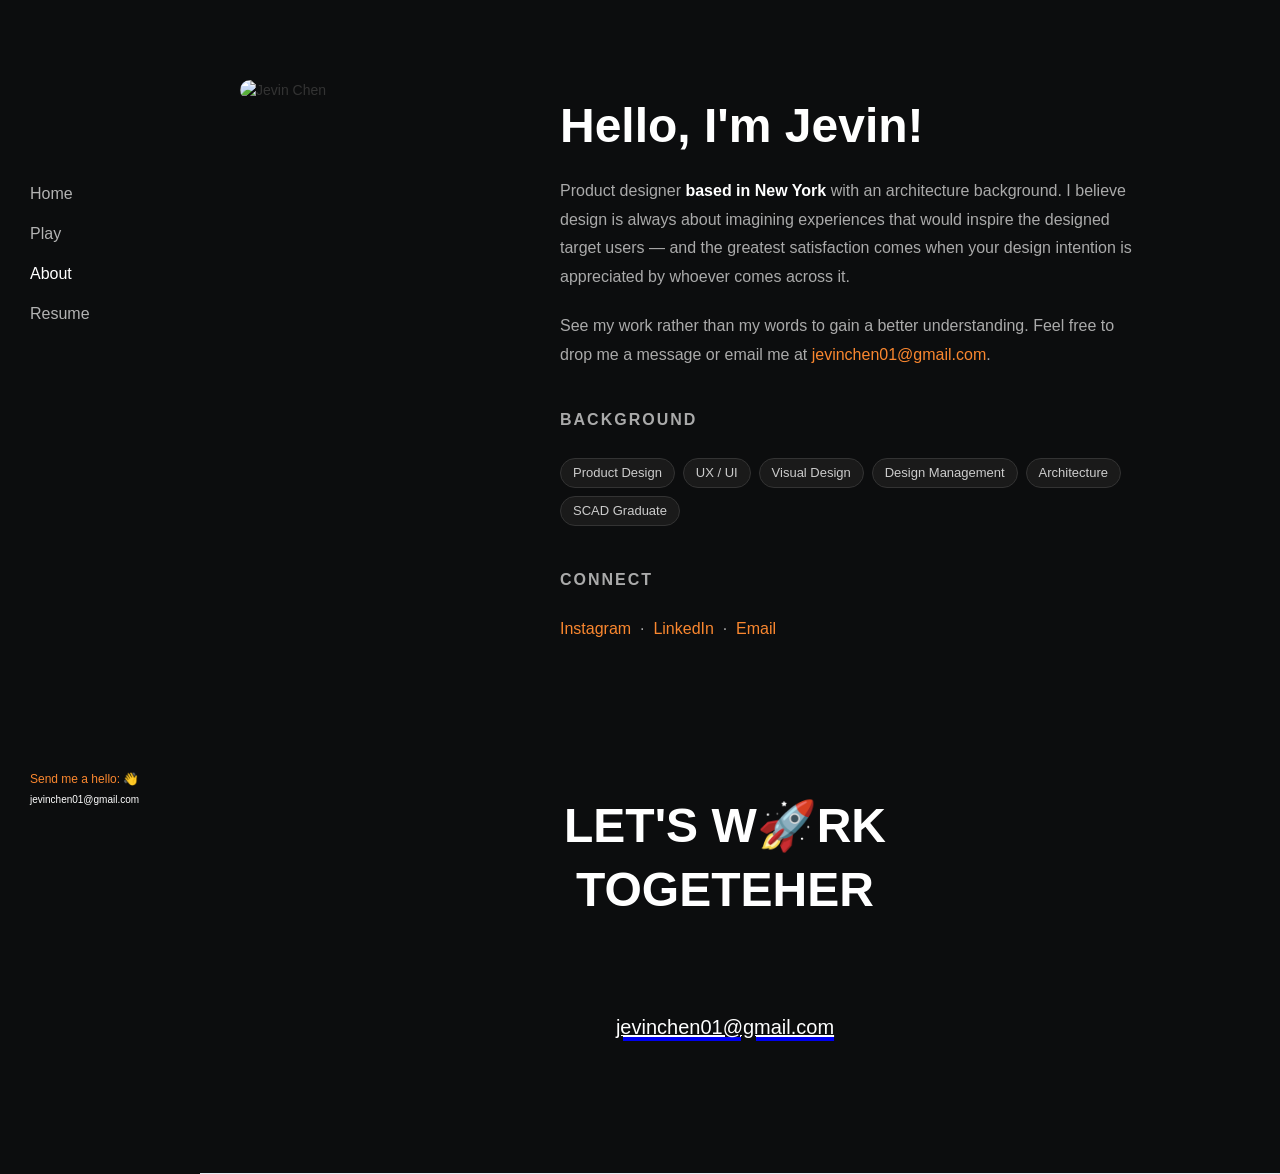
==== commit 2816e2fb: "Remove "Currently" section from About page Co-Authored-By: Claude Opus 4.8 <noreply@anthropic.com>" ====
--- a/about-jevin/index.html
+++ b/about-jevin/index.html
@@ -117,9 +117,6 @@
         <span class="about-tag">Architecture</span>
         <span class="about-tag">SCAD Graduate</span>
 
-        <p class="about-section-label">Currently</p>
-        <p>Working as a product designer solving complex problems through design methodology and human-centric solutions.</p>
-
         <p class="about-section-label">Connect</p>
         <p>
           <a href="https://www.instagram.com/jevin_chen/" target="_blank">Instagram</a> &nbsp;·&nbsp;
--- a/style.css
+++ b/style.css
@@ -1,7 +1,12 @@
 /* Overrides & additions on top of webflow.css */
 
-/* Scroll spy active link */
-.nav-link-active {
+/* Smooth scroll for sidebar anchor clicks */
+html {
+  scroll-behavior: smooth;
+}
+
+/* Scroll spy active link — must beat .paragraph-30 a specificity */
+.paragraph-30 a.nav-link-active {
   color: #fa872f !important;
 }
 
@@ -13,6 +18,97 @@
   color: inherit;
   outline: none;
 }
+
+/* ─── DESIGN IMPROVEMENTS ─────────────────────────────────────────────────── */
+
+/* Section labels — spaced, uppercase, white */
+.paragraph-50 {
+  font-size: 11px !important;
+  letter-spacing: 3px !important;
+  color: #ffffff !important;
+  font-weight: 600 !important;
+  text-transform: uppercase !important;
+}
+
+/* Section headings — larger, bold, white */
+.paragraph-49 {
+  font-size: 32px !important;
+  font-weight: 700 !important;
+  color: #ffffff !important;
+  line-height: 1.2 !important;
+  margin-top: 12px !important;
+  margin-bottom: 20px !important;
+}
+
+/* Body text — softer grey, more readable line-height */
+.paragraph-52 {
+  color: #bdbdbd !important;
+  line-height: 1.85 !important;
+}
+
+/* Section panels — removed, caused weird grey tint */
+
+/* "On this page" nav links — more visible default state */
+.paragraph-30 a:not(.nav-link-active) {
+  color: #7a7a7a !important;
+  transition: color 0.2s !important;
+}
+.paragraph-30 a:not(.nav-link-active):hover {
+  color: #ccc !important;
+}
+
+/* Homepage hero credential line — small caps style */
+.text-span-106 {
+  font-size: 13px !important;
+  letter-spacing: 2px !important;
+  text-transform: uppercase !important;
+  color: #c8c8c8 !important;
+  font-weight: 500 !important;
+}
+
+/* All content images — fill container without upscaling (prevents blur) */
+.image-16,
+.image-16-copy,
+.image-32,
+.image-67,
+.image-67-copy,
+.image-67-copy-copy {
+  width: 100% !important;
+  max-width: 100% !important;
+  margin-right: 0 !important;
+  display: block !important;
+}
+
+/* Reduce right dead-space on wide screens */
+@media screen and (min-width: 1200px) {
+  .portfolio {
+    margin-right: 40px !important;
+  }
+}
+
+/* Project cards — hover lift */
+.link-block-2 {
+  transition: transform 0.25s ease, box-shadow 0.25s ease !important;
+  display: block !important;
+  border-radius: 16px !important;
+  overflow: hidden !important;
+}
+.link-block-2:hover {
+  transform: translateY(-5px) !important;
+  box-shadow: 0 20px 48px rgba(0, 0, 0, 0.55) !important;
+}
+
+/* Tags — keep original legibility */
+.tag, .tag-green {
+  font-size: 13px !important;
+}
+
+/* Reduce divider visual weight */
+.divider .image-17 {
+  opacity: 0.3 !important;
+}
+
+/* ─────────────────────────────────────────────────────────────────────────── */
 
 /* Typewriter */
 .typer-text {
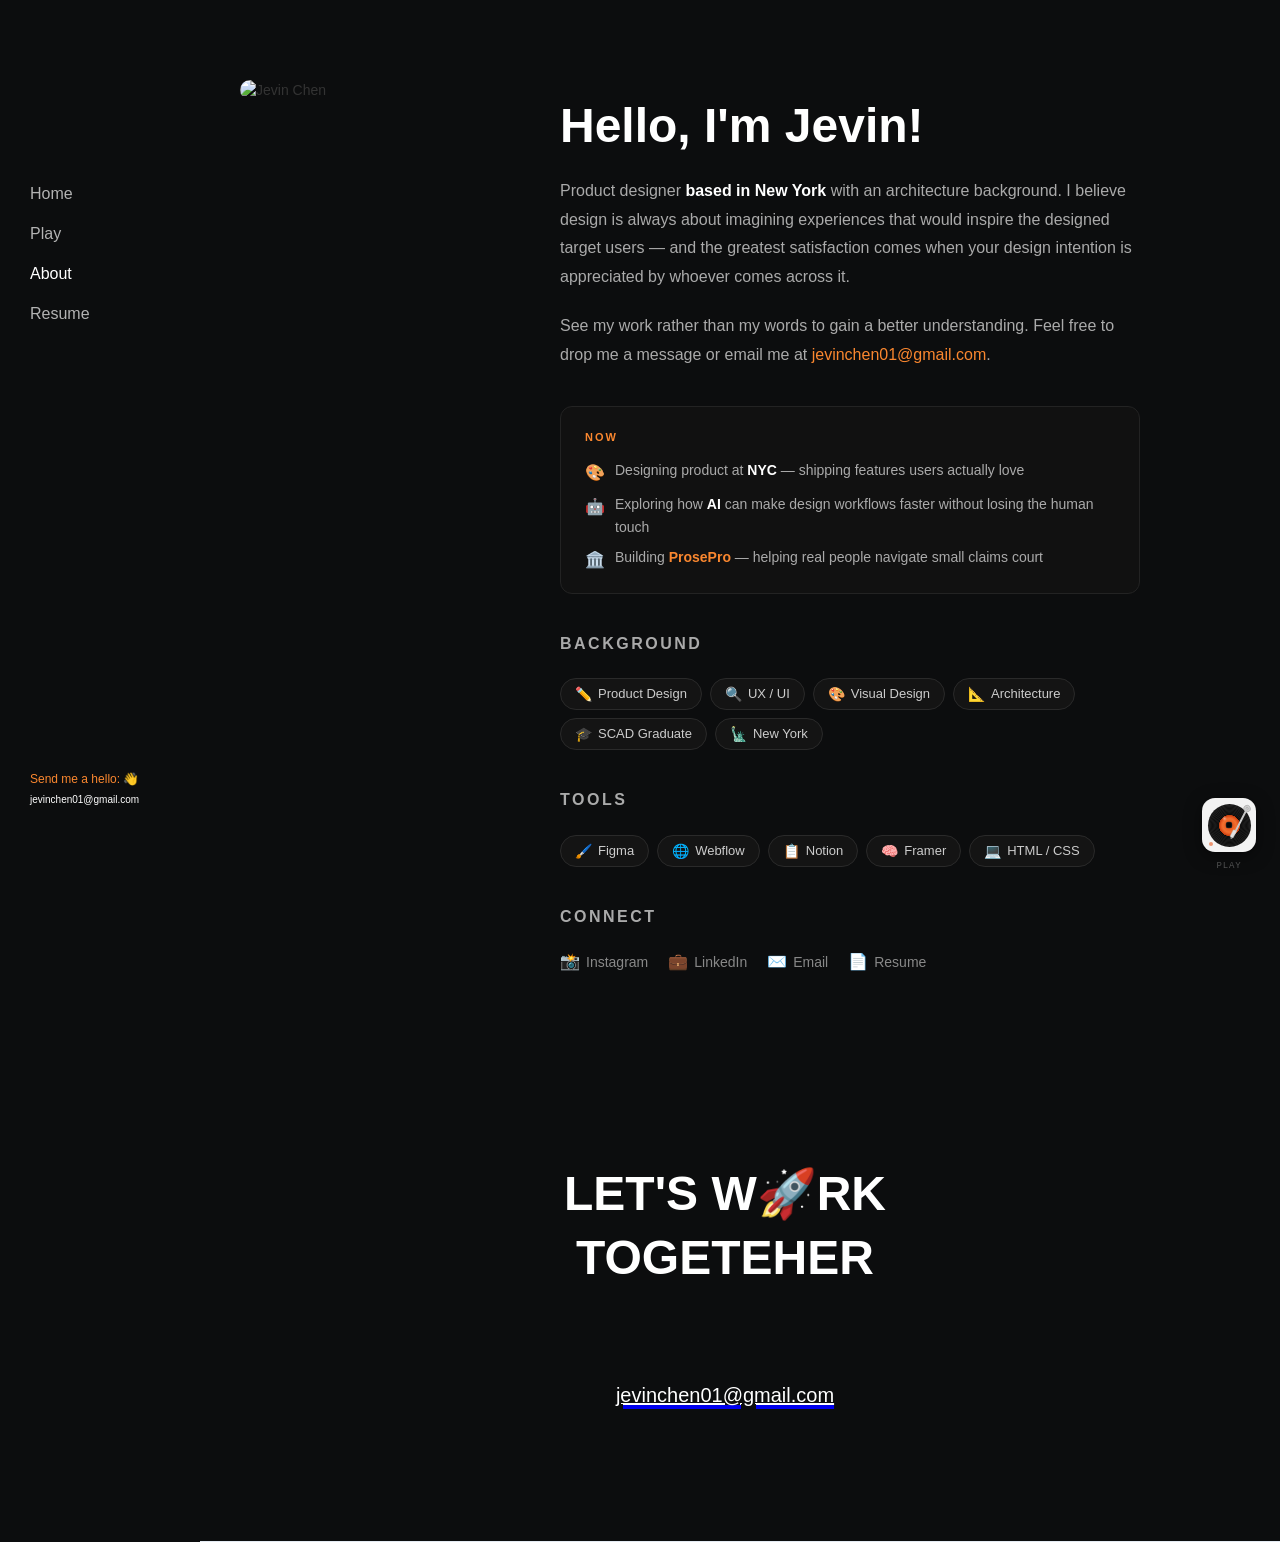
==== commit 7e147da3: "Add vinyl record player with Wave by Jobim + About page improvements - Vinyl turntable widget (botto" ====
--- a/about-jevin/index.html
+++ b/about-jevin/index.html
@@ -13,10 +13,12 @@
   <link href="https://cdn.prod.website-files.com/62a3a593b5da70aec51808b2/62b72069302e9aea03489800_%E6%9C%AA%E6%A0%87%E9%A2%98-1.png" rel="shortcut icon" type="image/x-icon"/>
   <link rel="stylesheet" href="../style.css"/>
   <style>
+    /* ── Layout ─────────────────────────────────────────── */
     .about-wrap {
       margin-left: 240px;
       margin-right: 60px;
       padding-top: 80px;
+      padding-bottom: 60px;
       max-width: 900px;
     }
     .about-grid {
@@ -24,12 +26,21 @@
       gap: 60px;
       align-items: flex-start;
     }
-    .about-photo {
+
+    /* ── Photo ───────────────────────────────────────────── */
+    .about-photo-wrap {
       width: 260px;
       min-width: 260px;
+      flex-shrink: 0;
+    }
+    .about-photo {
+      width: 100%;
       border-radius: 16px;
       object-fit: cover;
-    }
+      display: block;
+    }
+
+    /* ── Text ────────────────────────────────────────────── */
     .about-text h1 {
       font-family: Montserrat, sans-serif;
       font-size: 48px;
@@ -49,31 +60,130 @@
       color: #fa872f;
       text-decoration: none;
     }
-    .about-tag {
-      display: inline-block;
-      background: #1a1a1a;
-      border: 1px solid #333;
-      color: #ccc;
-      font-size: 13px;
-      padding: 4px 12px;
-      border-radius: 20px;
-      margin: 4px 4px 4px 0;
-      font-family: 'Open Sans', sans-serif;
-    }
     .about-section-label {
       font-family: Montserrat, sans-serif;
-      font-size: 12px;
+      font-size: 11px;
       font-weight: 600;
-      letter-spacing: 2px;
+      letter-spacing: 2.5px;
       color: #fa872f;
       text-transform: uppercase;
       margin-bottom: 12px;
       margin-top: 36px;
     }
+
+    /* ── Tags ────────────────────────────────────────────── */
+    .about-tags { display: flex; flex-wrap: wrap; gap: 8px; margin-bottom: 4px; }
+    .about-tag {
+      display: inline-flex;
+      align-items: center;
+      gap: 6px;
+      background: #141414;
+      border: 1px solid #2a2a2a;
+      color: #ccc;
+      font-size: 13px;
+      padding: 5px 14px;
+      border-radius: 20px;
+      font-family: 'Open Sans', sans-serif;
+      transition: border-color 0.2s, color 0.2s;
+    }
+    .about-tag:hover { border-color: #fa872f; color: #fff; }
+    .about-tag .tag-icon { font-size: 14px; line-height: 1; }
+
+    /* ── "Now" card ──────────────────────────────────────── */
+    .about-now {
+      margin-top: 36px;
+      background: #111;
+      border: 1px solid #232323;
+      border-radius: 12px;
+      padding: 20px 24px;
+      font-family: 'Open Sans', sans-serif;
+    }
+    .about-now .now-label {
+      font-size: 11px;
+      font-weight: 700;
+      letter-spacing: 2px;
+      text-transform: uppercase;
+      color: #fa872f;
+      margin-bottom: 12px;
+    }
+    .about-now .now-item {
+      display: flex;
+      align-items: flex-start;
+      gap: 10px;
+      font-size: 14px;
+      color: #aaa;
+      line-height: 1.6;
+      margin-bottom: 8px;
+    }
+    .about-now .now-item:last-child { margin-bottom: 0; }
+    .about-now .now-item .ni { font-size: 16px; flex-shrink: 0; margin-top: 1px; }
+    .about-now .now-item strong { color: #fff; font-weight: 600; }
+
+    /* ── Fun facts ───────────────────────────────────────── */
+    .about-facts {
+      margin-top: 10px;
+      display: flex;
+      flex-direction: column;
+      gap: 6px;
+    }
+    .about-fact {
+      display: flex;
+      align-items: center;
+      gap: 10px;
+      font-family: 'Open Sans', sans-serif;
+      font-size: 14px;
+      color: #888;
+      line-height: 1.5;
+    }
+    .about-fact .fi { font-size: 16px; flex-shrink: 0; }
+    .about-fact strong { color: #ccc; font-weight: 500; }
+
+    /* ── Connect links ───────────────────────────────────── */
+    .about-connect {
+      display: flex;
+      gap: 20px;
+      flex-wrap: wrap;
+      margin-top: 8px;
+    }
+    .about-connect a {
+      display: inline-flex;
+      align-items: center;
+      gap: 6px;
+      color: #888;
+      font-family: 'Open Sans', sans-serif;
+      font-size: 14px;
+      text-decoration: none;
+      transition: color 0.2s;
+    }
+    .about-connect a:hover { color: #fa872f; }
+    .about-connect .ci { font-size: 16px; }
+
+    /* ── Entrance animations ─────────────────────────────── */
+    @keyframes aboutFadeUp {
+      from { opacity: 0; transform: translateY(22px); }
+      to   { opacity: 1; transform: translateY(0); }
+    }
+    @media (prefers-reduced-motion: no-preference) {
+      .about-photo-wrap,
+      .about-text > * {
+        opacity: 0;
+        animation: aboutFadeUp 0.65s cubic-bezier(0.22, 1, 0.36, 1) forwards;
+      }
+      .about-photo-wrap                    { animation-delay: 0.05s; }
+      .about-text h1                       { animation-delay: 0.12s; }
+      .about-text > p:first-of-type        { animation-delay: 0.20s; }
+      .about-text > p:nth-of-type(2)       { animation-delay: 0.26s; }
+      /* remaining children stagger via JS */
+    }
+
+    /* ── Responsive ──────────────────────────────────────── */
+    @media (max-width: 991px) {
+      .about-wrap { margin-left: 180px; }
+    }
     @media (max-width: 767px) {
       .about-wrap { margin-left: 20px; margin-right: 20px; padding-top: 80px; }
       .about-grid { flex-direction: column; gap: 32px; }
-      .about-photo { width: 100%; min-width: unset; }
+      .about-photo-wrap { width: 100%; min-width: unset; }
     }
   </style>
 </head>
@@ -98,31 +208,62 @@
 
   <div class="about-wrap">
     <div class="about-grid">
-      <img
-        src="https://cdn.prod.website-files.com/62a3a593b5da70aec51808b2/62ba5927fda03cf0d7d958ef_IMG_2834%20Large.jpeg"
-        loading="lazy"
-        alt="Jevin Chen"
-        class="about-photo"
-      />
+
+      <!-- Photo with orange glow treatment -->
+      <div class="about-photo-wrap">
+        <img
+          src="https://cdn.prod.website-files.com/62a3a593b5da70aec51808b2/62ba5927fda03cf0d7d958ef_IMG_2834%20Large.jpeg"
+          loading="lazy"
+          alt="Jevin Chen"
+          class="about-photo"
+        />
+      </div>
+
+      <!-- Text column -->
       <div class="about-text">
         <h1>Hello, I'm Jevin!</h1>
+
         <p>Product designer <strong style="color:#fff;">based in New York</strong> with an architecture background. I believe design is always about imagining experiences that would inspire the designed target users — and the greatest satisfaction comes when your design intention is appreciated by whoever comes across it.</p>
         <p>See my work rather than my words to gain a better understanding. Feel free to drop me a message or email me at <a href="mailto:jevinchen01@gmail.com">jevinchen01@gmail.com</a>.</p>
 
+        <!-- "What I'm doing now" card -->
+        <div class="about-now">
+          <div class="now-label">Now</div>
+          <div class="now-item"><span class="ni">🎨</span><span>Designing product at <strong>NYC</strong> — shipping features users actually love</span></div>
+          <div class="now-item"><span class="ni">🤖</span><span>Exploring how <strong>AI</strong> can make design workflows faster without losing the human touch</span></div>
+          <div class="now-item"><span class="ni">🏛️</span><span>Building <strong><a href="https://prosepro.io/" target="_blank" rel="noopener noreferrer" style="color:#fa872f;text-decoration:none;">ProsePro</a></strong> — helping real people navigate small claims court</span></div>
+        </div>
+
+        <!-- Background tags with icons -->
         <p class="about-section-label">Background</p>
-        <span class="about-tag">Product Design</span>
-        <span class="about-tag">UX / UI</span>
-        <span class="about-tag">Visual Design</span>
-        <span class="about-tag">Design Management</span>
-        <span class="about-tag">Architecture</span>
-        <span class="about-tag">SCAD Graduate</span>
-
+        <div class="about-tags">
+          <span class="about-tag"><span class="tag-icon">✏️</span>Product Design</span>
+          <span class="about-tag"><span class="tag-icon">🔍</span>UX / UI</span>
+          <span class="about-tag"><span class="tag-icon">🎨</span>Visual Design</span>
+          <span class="about-tag"><span class="tag-icon">📐</span>Architecture</span>
+          <span class="about-tag"><span class="tag-icon">🎓</span>SCAD Graduate</span>
+          <span class="about-tag"><span class="tag-icon">🗽</span>New York</span>
+        </div>
+
+        <!-- Tools -->
+        <p class="about-section-label">Tools</p>
+        <div class="about-tags">
+          <span class="about-tag"><span class="tag-icon">🖌️</span>Figma</span>
+          <span class="about-tag"><span class="tag-icon">🌐</span>Webflow</span>
+          <span class="about-tag"><span class="tag-icon">📋</span>Notion</span>
+          <span class="about-tag"><span class="tag-icon">🧠</span>Framer</span>
+          <span class="about-tag"><span class="tag-icon">💻</span>HTML / CSS</span>
+        </div>
+
+        <!-- Connect -->
         <p class="about-section-label">Connect</p>
-        <p>
-          <a href="https://www.instagram.com/jevin_chen/" target="_blank">Instagram</a> &nbsp;·&nbsp;
-          <a href="https://www.linkedin.com/in/jiyuan-jevin-chen-6b4356196/" target="_blank">LinkedIn</a> &nbsp;·&nbsp;
-          <a href="mailto:jevinchen01@gmail.com">Email</a>
-        </p>
+        <div class="about-connect">
+          <a href="https://www.instagram.com/jevin_chen/" target="_blank"><span class="ci">📸</span> Instagram</a>
+          <a href="https://www.linkedin.com/in/jiyuan-jevin-chen-6b4356196/" target="_blank"><span class="ci">💼</span> LinkedIn</a>
+          <a href="mailto:jevinchen01@gmail.com"><span class="ci">✉️</span> Email</a>
+          <a href="https://drive.google.com/file/d/18iITVQgO78DAtzI5yscLJJYcgEEWDB26/view?usp=sharing" target="_blank"><span class="ci">📄</span> Resume</a>
+        </div>
+
       </div>
     </div>
   </div>
@@ -132,5 +273,17 @@
   </section>
 
   <script src="../script.js"></script>
+  <script>
+    // Stagger remaining about-text children beyond the first two paragraphs
+    if (!window.matchMedia('(prefers-reduced-motion: reduce)').matches) {
+      const children = document.querySelectorAll('.about-text > *');
+      let delay = 0.20;
+      children.forEach((el, i) => {
+        if (i < 3) return; // h1 + first two p already set in CSS
+        delay += 0.07;
+        el.style.animationDelay = delay + 's';
+      });
+    }
+  </script>
 </body>
 </html>
--- a/style.css
+++ b/style.css
@@ -1,4 +1,280 @@
 /* Overrides & additions on top of webflow.css */
+
+/* ProsePro — clean light dashboard mock cover (matches Tencent image 2.59:1).
+   Sized in container-query units (cqw) so it scales like an image at any width. */
+a.link-block-2, a.link-block-2-copy { text-decoration: none; }
+.pp-cover, .pp-cover * { text-decoration: none !important; }
+.pp-cover {
+  width: 100%;
+  aspect-ratio: 3056 / 1180;          /* = the Tencent image ratio */
+  container-type: inline-size;
+  box-sizing: border-box;
+  display: flex;
+  align-items: center;
+  justify-content: center;
+  padding: 3cqw;
+  border-radius: 16px;
+  background: linear-gradient(160deg, #eef1f7 0%, #f7f8fb 55%, #ffffff 100%);
+  font-family: "Open Sans", sans-serif;
+  overflow: hidden;
+}
+.pp-window {
+  width: 100%;
+  background: #fbfcfe;
+  border: 1px solid #e7eaf0;
+  border-radius: 1.6cqw;
+  box-shadow: 0 2cqw 5cqw rgba(20, 30, 60, 0.12);
+  overflow: hidden;
+}
+.pp-bar {
+  display: flex; align-items: center; gap: 1cqw;
+  padding: 1.1cqw 2.2cqw;
+  background: #f1f3f8; border-bottom: 1px solid #e7eaf0;
+}
+.pp-bar .pp-d { width: 1.1cqw; height: 1.1cqw; border-radius: 50%; background: #cfd5e0; }
+.pp-bar-title { margin-left: 1.4cqw; font-size: 1.55cqw; font-weight: 600; color: #8a93a6; }
+.pp-body { padding: 1.9cqw 2.2cqw; display: flex; flex-direction: column; gap: 1.5cqw; }
+.pp-banner {
+  display: flex; align-items: center; justify-content: space-between; gap: 2cqw;
+  padding: 1.7cqw 2.2cqw; border-radius: 1.6cqw;
+  background: linear-gradient(135deg, #2f6bff 0%, #2256e6 100%); color: #fff;
+}
+.pp-banner-text { display: flex; flex-direction: column; gap: 0.5cqw; }
+.pp-eyebrow {
+  align-self: flex-start;
+  font-size: 1.2cqw; font-weight: 700; letter-spacing: 0.3px; text-transform: uppercase;
+  background: rgba(255, 255, 255, 0.22); padding: 0.4cqw 1.1cqw; border-radius: 20px;
+}
+.pp-banner-title { font-size: 2.4cqw; font-weight: 700; }
+.pp-banner-sub { font-size: 1.55cqw; color: rgba(255, 255, 255, 0.85); }
+.pp-btn {
+  flex-shrink: 0; background: #fff; color: #2256e6;
+  font-size: 1.55cqw; font-weight: 700;
+  padding: 1.2cqw 1.8cqw; border-radius: 1.2cqw; white-space: nowrap;
+}
+.pp-hi { font-size: 2.5cqw; font-weight: 700; color: #1c2333; letter-spacing: -0.3px; }
+.pp-case {
+  border: 1px solid #e7eaf0; border-radius: 1.6cqw;
+  padding: 1.6cqw 2cqw; display: flex; flex-direction: column; gap: 1.4cqw;
+}
+.pp-case-grid { display: flex; gap: 4cqw; flex-wrap: nowrap; }
+.pp-case-grid > div { display: flex; flex-direction: column; gap: 0.4cqw; }
+.pp-k { font-size: 1.4cqw; color: #98a1b3; }
+.pp-v { font-size: 1.9cqw; font-weight: 600; color: #1c2333; white-space: nowrap; }
+.pp-date {
+  display: flex; align-items: center; justify-content: space-between; gap: 1cqw;
+  background: #eef3ff; border-radius: 1.2cqw; padding: 1.2cqw 1.6cqw;
+  font-size: 1.55cqw; color: #3a4660; font-weight: 500;
+}
+.pp-days { color: #2f6bff; font-weight: 600; }
+
+/* Play page — restore home-style per-project spacing (tags row removed) */
+.is-play .portfolio .title-in-home { margin-top: 22px; }
+.is-play .portfolio { margin-bottom: 60px; }
+.is-play .portfolio:last-of-type { margin-bottom: 0; }
+
+/* ═══ HOMEPAGE HERO — fun interactions (scoped to .is-home) ════════════════════ */
+
+/* Hero section as positioning + perspective context */
+.is-home .section-24 {
+  position: relative;
+  perspective: 1200px;
+}
+
+/* 1) Custom cursor — small grey double ring with a blur lens (site-wide) */
+.cursor-ring {
+  position: fixed;
+  top: 0;
+  left: 0;
+  width: 20px;
+  height: 20px;
+  border: 1.5px solid rgba(165, 165, 165, 0.9);
+  border-radius: 50%;
+  pointer-events: none;
+  z-index: 99999;
+  opacity: 0;
+  transform: translate(-50%, -50%);
+  transition: opacity 0.25s ease, width 0.18s ease, height 0.18s ease, border-color 0.18s ease;
+  backdrop-filter: blur(2.5px);
+  -webkit-backdrop-filter: blur(2.5px);
+  will-change: left, top;
+}
+.cursor-ring.is-visible { opacity: 1; }
+.cursor-ring.is-hovering {
+  width: 30px;
+  height: 30px;
+  border-color: rgba(210, 210, 210, 1);
+}
+/* hide the native arrow site-wide so only the ring shows (keep it on text fields) */
+@media (hover: hover) and (pointer: fine) {
+  html, a, button, [role="button"],
+  .link-block-2, .link-block-2-copy { cursor: none; }
+  input:not([type="submit"]), textarea, select, [contenteditable] { cursor: auto; }
+}
+@media (hover: none) { .cursor-ring { display: none; } }
+
+/* 2) Typewriter sub-line under the name */
+.is-home .hero-typer-line {
+  display: block;
+  font-size: 22px;
+  font-weight: 500;
+  line-height: 1.3;
+  color: #cfcfcf;
+  margin-top: 14px;
+  letter-spacing: 0.3px;
+}
+@media screen and (max-width: 767px) {
+  .is-home .hero-typer-line { font-size: 18px; }
+}
+
+/* 3) Entrance animation — hero lines + project cards rise in, staggered */
+@keyframes heroFadeUp {
+  from { opacity: 0; transform: translateY(24px); }
+  to   { opacity: 1; transform: translateY(0); }
+}
+.is-home .hero-line,
+.is-home .portfolio {
+  opacity: 0;
+  animation: heroFadeUp 0.7s cubic-bezier(0.22, 1, 0.36, 1) forwards;
+}
+.is-home .hero-line:nth-child(1) { animation-delay: 0.05s; }
+.is-home .hero-line:nth-child(2) { animation-delay: 0.13s; }
+.is-home .hero-line:nth-child(3) { animation-delay: 0.30s; }
+.is-home .hero-line:nth-child(4) { animation-delay: 0.45s; }
+.is-home .hero-line:nth-child(5) { animation-delay: 0.60s; }
+.is-home .portfolio:nth-of-type(1) { animation-delay: 0.70s; }
+.is-home .portfolio:nth-of-type(2) { animation-delay: 0.80s; }
+.is-home .portfolio:nth-of-type(3) { animation-delay: 0.90s; }
+.is-home .portfolio:nth-of-type(4) { animation-delay: 1.00s; }
+.is-home .portfolio:nth-of-type(5) { animation-delay: 1.10s; }
+
+/* 4) Card hover — simple lift (same gentle interaction on every card) */
+.is-home .portfolio .link-block-2,
+.is-home .portfolio .link-block-2-copy {
+  transition: transform 0.28s cubic-bezier(0.22, 1, 0.36, 1), box-shadow 0.28s ease;
+  will-change: transform;
+}
+.is-home .portfolio .link-block-2:hover,
+.is-home .portfolio .link-block-2-copy:hover {
+  transform: translateY(-10px);
+  box-shadow: 0 26px 60px rgba(0, 0, 0, 0.5);
+}
+
+/* Respect users who prefer reduced motion */
+@media (prefers-reduced-motion: reduce) {
+  .is-home .hero-line,
+  .is-home .portfolio { animation: none !important; opacity: 1 !important; }
+  .cursor-ring { display: none; }
+  html, a, button, [role="button"] { cursor: auto !important; }
+  .is-home .portfolio .link-block-2,
+  .is-home .portfolio .link-block-2-copy { transform: none !important; }
+}
+
+/* ═══════════════════════════════════════════════════════════════════════════ */
+
+/* ─── Corptax passcode lock screen ──────────────────────────────────────────── */
+#corptax-lock {
+  position: fixed;
+  inset: 0;
+  z-index: 10000;
+  display: flex;
+  align-items: center;
+  justify-content: center;
+  padding: 24px;
+  background:
+    radial-gradient(120% 120% at 50% 0%, #18120c 0%, #0a0a0a 55%, #000 100%);
+}
+#corptax-lock .lock-card {
+  display: flex;
+  flex-direction: column;
+  align-items: center;
+  text-align: center;
+  width: 100%;
+  max-width: 360px;
+  padding: 44px 36px 36px;
+  background: rgba(20, 20, 20, 0.72);
+  border: 1px solid rgba(255, 255, 255, 0.08);
+  border-radius: 18px;
+  box-shadow: 0 24px 70px rgba(0, 0, 0, 0.55);
+  backdrop-filter: blur(8px);
+  -webkit-backdrop-filter: blur(8px);
+}
+#corptax-lock .lock-icon {
+  display: block;
+  width: 84px;
+  height: auto;
+  padding: 0 !important;
+  margin: 0 auto 18px;
+  box-sizing: border-box;
+  filter: drop-shadow(0 8px 18px rgba(250, 135, 47, 0.25));
+}
+#corptax-lock .lock-title {
+  margin: 0 0 10px;
+  font-family: "Open Sans", sans-serif;
+  font-size: 24px;
+  font-weight: 700;
+  letter-spacing: -0.2px;
+  color: #ffffff;
+}
+#corptax-lock .lock-hint {
+  margin: 0 0 26px;
+  font-family: "Open Sans", sans-serif;
+  font-size: 14px;
+  line-height: 1.65;
+  color: #9a9a9a;
+}
+#corptax-lock .lock-input {
+  width: 100%;
+  height: 50px;
+  margin: 0 0 12px;
+  padding: 0 16px;
+  font-size: 15px;
+  color: #fff;
+  background: #121212;
+  border: 1px solid #2c2c2c;
+  border-radius: 11px;
+  text-align: center;
+  letter-spacing: 0.5px;
+  transition: border-color 0.2s, box-shadow 0.2s;
+}
+#corptax-lock .lock-input::placeholder { color: #5f5f5f; letter-spacing: 0; }
+#corptax-lock .lock-input:focus {
+  outline: none;
+  border-color: #fa872f;
+  box-shadow: 0 0 0 3px rgba(250, 135, 47, 0.18);
+}
+#corptax-lock .lock-submit {
+  width: 100%;
+  height: 50px;
+  font-size: 15px;
+  font-weight: 600;
+  color: #fff;
+  background: #fa872f;
+  border: none;
+  border-radius: 11px;
+  cursor: pointer;
+  transition: filter 0.18s, transform 0.05s;
+}
+#corptax-lock .lock-submit:hover { filter: brightness(1.08); }
+#corptax-lock .lock-submit:active { transform: translateY(1px); }
+#corptax-lock .lock-fail {
+  width: 100%;
+  margin-top: 16px;
+  padding: 10px 14px;
+  font-size: 13px;
+  color: #ff8d8d;
+  background: rgba(255, 90, 90, 0.10);
+  border: 1px solid rgba(255, 90, 90, 0.32);
+  border-radius: 9px;
+}
+#corptax-lock .lock-back {
+  margin-top: 20px;
+  font-size: 13px;
+  color: #8a8a8a;
+  text-decoration: none;
+  transition: color 0.18s;
+}
+#corptax-lock .lock-back:hover { color: #fa872f; }
 
 /* Smooth scroll for sidebar anchor clicks */
 html {
@@ -123,32 +399,34 @@
 
 @keyframes blink { 50% { opacity: 0; } }
 
-/* Pin social/email section to bottom of sidebar on all case study pages */
-
-/* Instagram icon — absolute bottom of fixed navbar */
+/* Pin social/email section to bottom of sidebar on case study pages,
+   matching the landing-page layout: icons side-by-side flush left (x:0 / x:74),
+   email below at x:30. */
+
+/* Instagram icon — flush left, like landing */
 .body-2 .navbar .link-block-5,
 .body-2 .navbar .link-block-7 {
   position: absolute !important;
   bottom: 80px;
-  left: 30px;
+  left: 0;
   margin-top: 0 !important;
 }
 
-/* LinkedIn icon — sits right next to Instagram */
+/* LinkedIn icon — 74px gap from Instagram, like landing (no overlap) */
 .body-2 .navbar .link-block-5 + .w-inline-block,
 .body-2 .navbar .link-block-7 + .w-inline-block {
   position: absolute !important;
   bottom: 80px;
-  left: 80px;
+  left: 74px;
   margin-top: 0 !important;
 }
 
-/* Email line — pinned to very bottom */
+/* Email line — its own 30px margin-left lands it at x:30, like landing */
 .body-2 .navbar .paragraph-4 {
   position: absolute !important;
   bottom: 24px;
   left: 0;
-  right: 0;
+  right: auto;
   margin-top: 0 !important;
 }
 
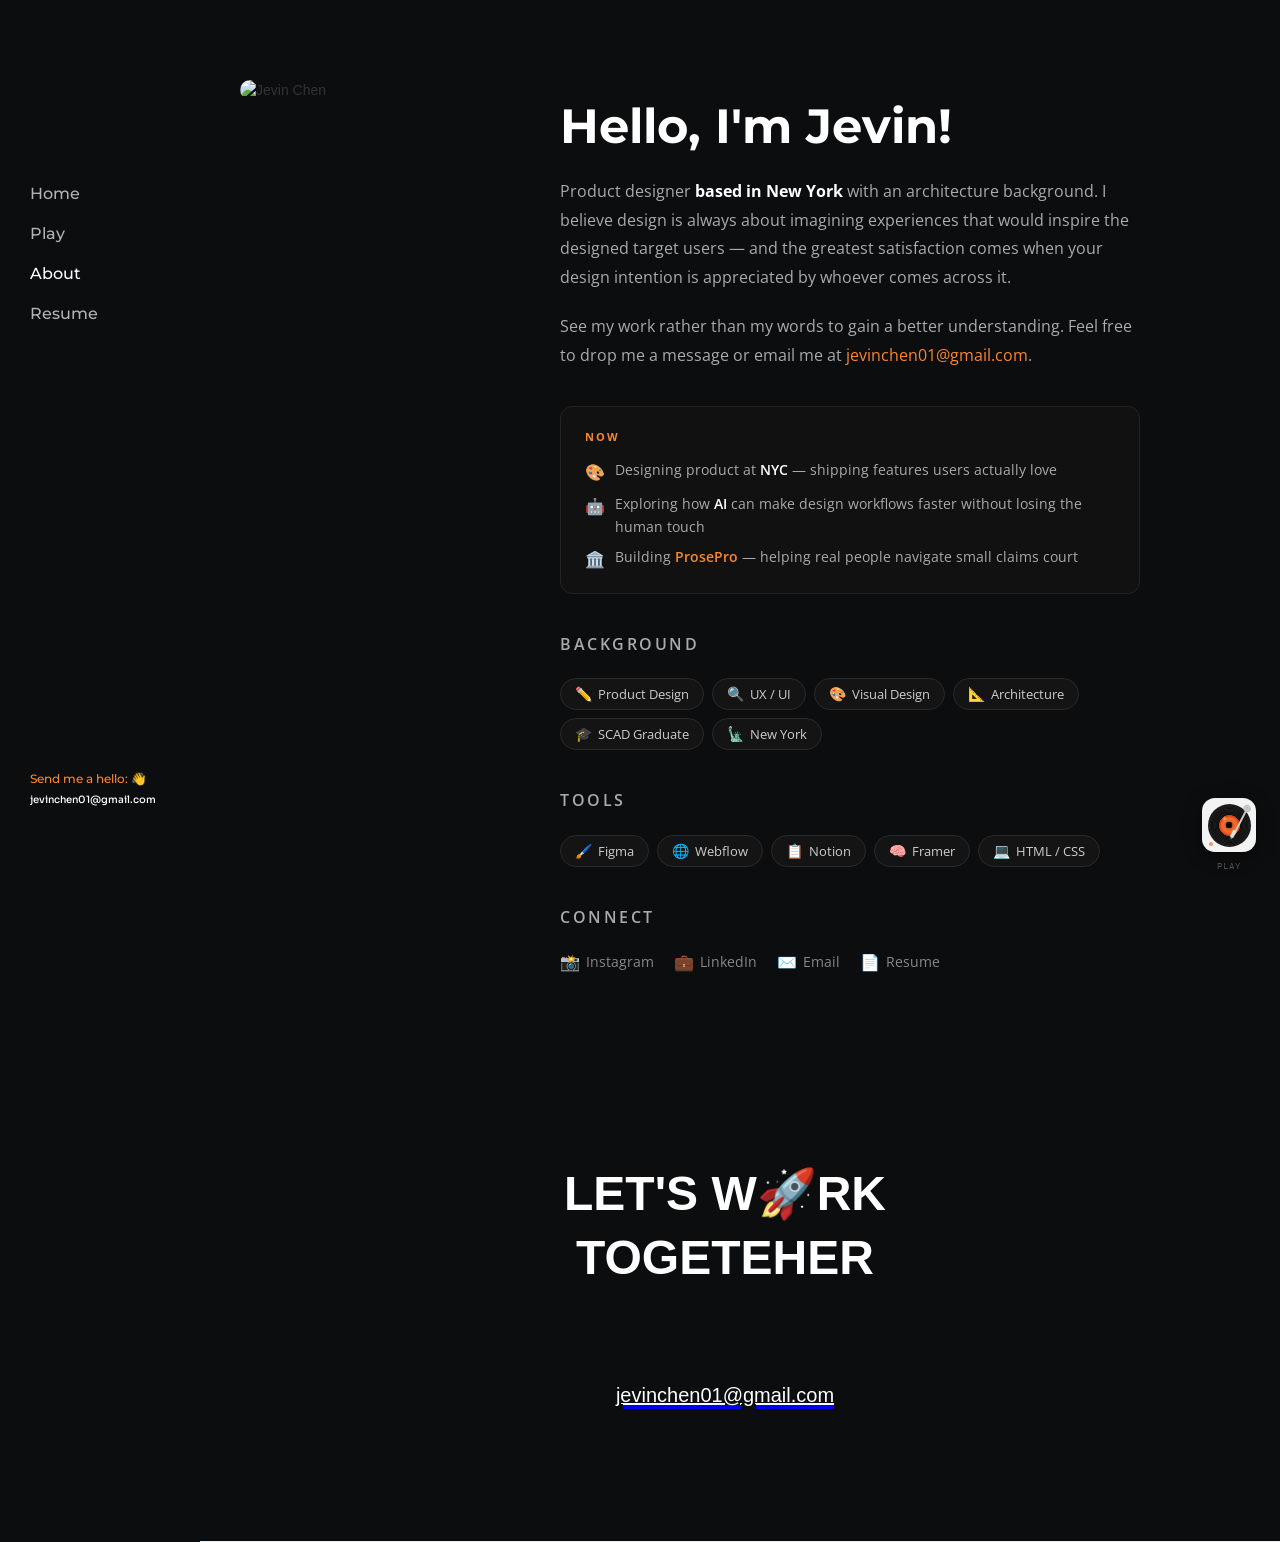
==== commit 6feba08e: "Improve page load performance - Replace blocking WebFont.js (8 fonts) with async Google Fonts link (" ====
--- a/about-jevin/index.html
+++ b/about-jevin/index.html
@@ -7,8 +7,7 @@
   <link href="../webflow.css" rel="stylesheet" type="text/css"/>
   <link href="https://fonts.googleapis.com" rel="preconnect"/>
   <link href="https://fonts.gstatic.com" rel="preconnect" crossorigin="anonymous"/>
-  <script src="https://ajax.googleapis.com/ajax/libs/webfont/1.6.26/webfont.js" type="text/javascript"></script>
-  <script type="text/javascript">WebFont.load({google:{families:["Montserrat:100,100italic,200,200italic,300,300italic,400,400italic,500,500italic,600,600italic,700,700italic,800,800italic,900,900italic","Open Sans:300,300italic,400,400italic,600,600italic,700,700italic,800,800italic","Lato:100,100italic,300,300italic,400,400italic,700,700italic,900,900italic","Bebas Neue:300,400,500,600,700","IBM Plex Mono:300,400,500,600,700","Paprika:300,400,500,600,700","Poppins:300,400,500,600,700","Sora:300,400,500,600,700"]}});</script>
+  <link rel="stylesheet" href="https://fonts.googleapis.com/css2?family=IBM+Plex+Mono:wght@400;500&family=Montserrat:ital,wght@0,400;0,600;0,700;0,800;1,400&family=Open+Sans:wght@300;400;600;700&family=Sora:wght@400;600&display=swap"/>
   <script type="text/javascript">!function(o,c){var n=c.documentElement,t=" w-mod-";n.className+=t+"js",("ontouchstart"in o||o.DocumentTouch&&c instanceof DocumentTouch)&&(n.className+=t+"touch")}(window,document);</script>
   <link href="https://cdn.prod.website-files.com/62a3a593b5da70aec51808b2/62b72069302e9aea03489800_%E6%9C%AA%E6%A0%87%E9%A2%98-1.png" rel="shortcut icon" type="image/x-icon"/>
   <link rel="stylesheet" href="../style.css"/>
@@ -191,17 +190,17 @@
 
   <div data-animation="over-left" class="navbar w-nav" data-easing2="ease-out" data-easing="ease" data-collapse="all" role="banner" data-no-scroll="1" data-duration="400" data-doc-height="1">
     <a href="../" class="link-block-8 w-inline-block">
-      <img src="https://cdn.prod.website-files.com/62a3a593b5da70aec51808b2/62ac92288ea866039c168266_creative-letter-jc-logo-design-2985177%202.png" loading="lazy" alt="" class="image-3"/>
+      <img src="https://cdn.prod.website-files.com/62a3a593b5da70aec51808b2/62ac92288ea866039c168266_creative-letter-jc-logo-design-2985177%202.png" alt="" class="image-3"/>
     </a>
     <a href="../" class="navigation-bar w-nav-link">Home</a>
     <a href="../playground/" class="navigation-bar w-nav-link">Play</a>
     <a href="../about-jevin/" aria-current="page" class="navigation-bar w-nav-link w--current">About</a>
     <a href="https://drive.google.com/file/d/18iITVQgO78DAtzI5yscLJJYcgEEWDB26/view?usp=sharing" target="_blank" class="navigation-bar w-nav-link">Resume</a>
     <a href="https://www.instagram.com/jevin_chen/" target="_blank" class="link-block-5 w-inline-block">
-      <img src="https://cdn.prod.website-files.com/62a3a593b5da70aec51808b2/62b7643ef1e18efab74a6923_87390.png" loading="lazy" alt="" class="image-4"/>
+      <img src="https://cdn.prod.website-files.com/62a3a593b5da70aec51808b2/62b7643ef1e18efab74a6923_87390.png" alt="" class="image-4"/>
     </a>
     <a href="https://www.linkedin.com/in/jiyuan-jevin-chen-6b4356196/" target="_blank" class="w-inline-block">
-      <img src="https://cdn.prod.website-files.com/62a3a593b5da70aec51808b2/62b765334d1206463731f46e_174857%E5%89%AF%E6%9C%AC.png" loading="lazy" alt="" class="image-4"/>
+      <img src="https://cdn.prod.website-files.com/62a3a593b5da70aec51808b2/62b765334d1206463731f46e_174857%E5%89%AF%E6%9C%AC.png" alt="" class="image-4"/>
     </a>
     <p class="paragraph-4"><span>Send me a hello: 👋</span><a href="mailto:jevinchen01@gmail.com" class="link-7"><span class="text-span"><strong class="bold-text">jevinchen01@gmail.com</strong></span></a></p>
   </div>
@@ -272,7 +271,7 @@
     <p class="paragraph-24"><strong>LET'S W🚀RK<br/>‍</strong>‍<strong>TOGETEHER<br/><br/></strong><a href="mailto:jevinchen01@gmail.com"><span class="text-span-38"><strong class="bold-text-2">jevinchen01@gmail.com<br/></strong></span></a><strong>‍<br/></strong></p>
   </section>
 
-  <script src="../script.js"></script>
+  <script src="../script.js" defer></script>
   <script>
     // Stagger remaining about-text children beyond the first two paragraphs
     if (!window.matchMedia('(prefers-reduced-motion: reduce)').matches) {
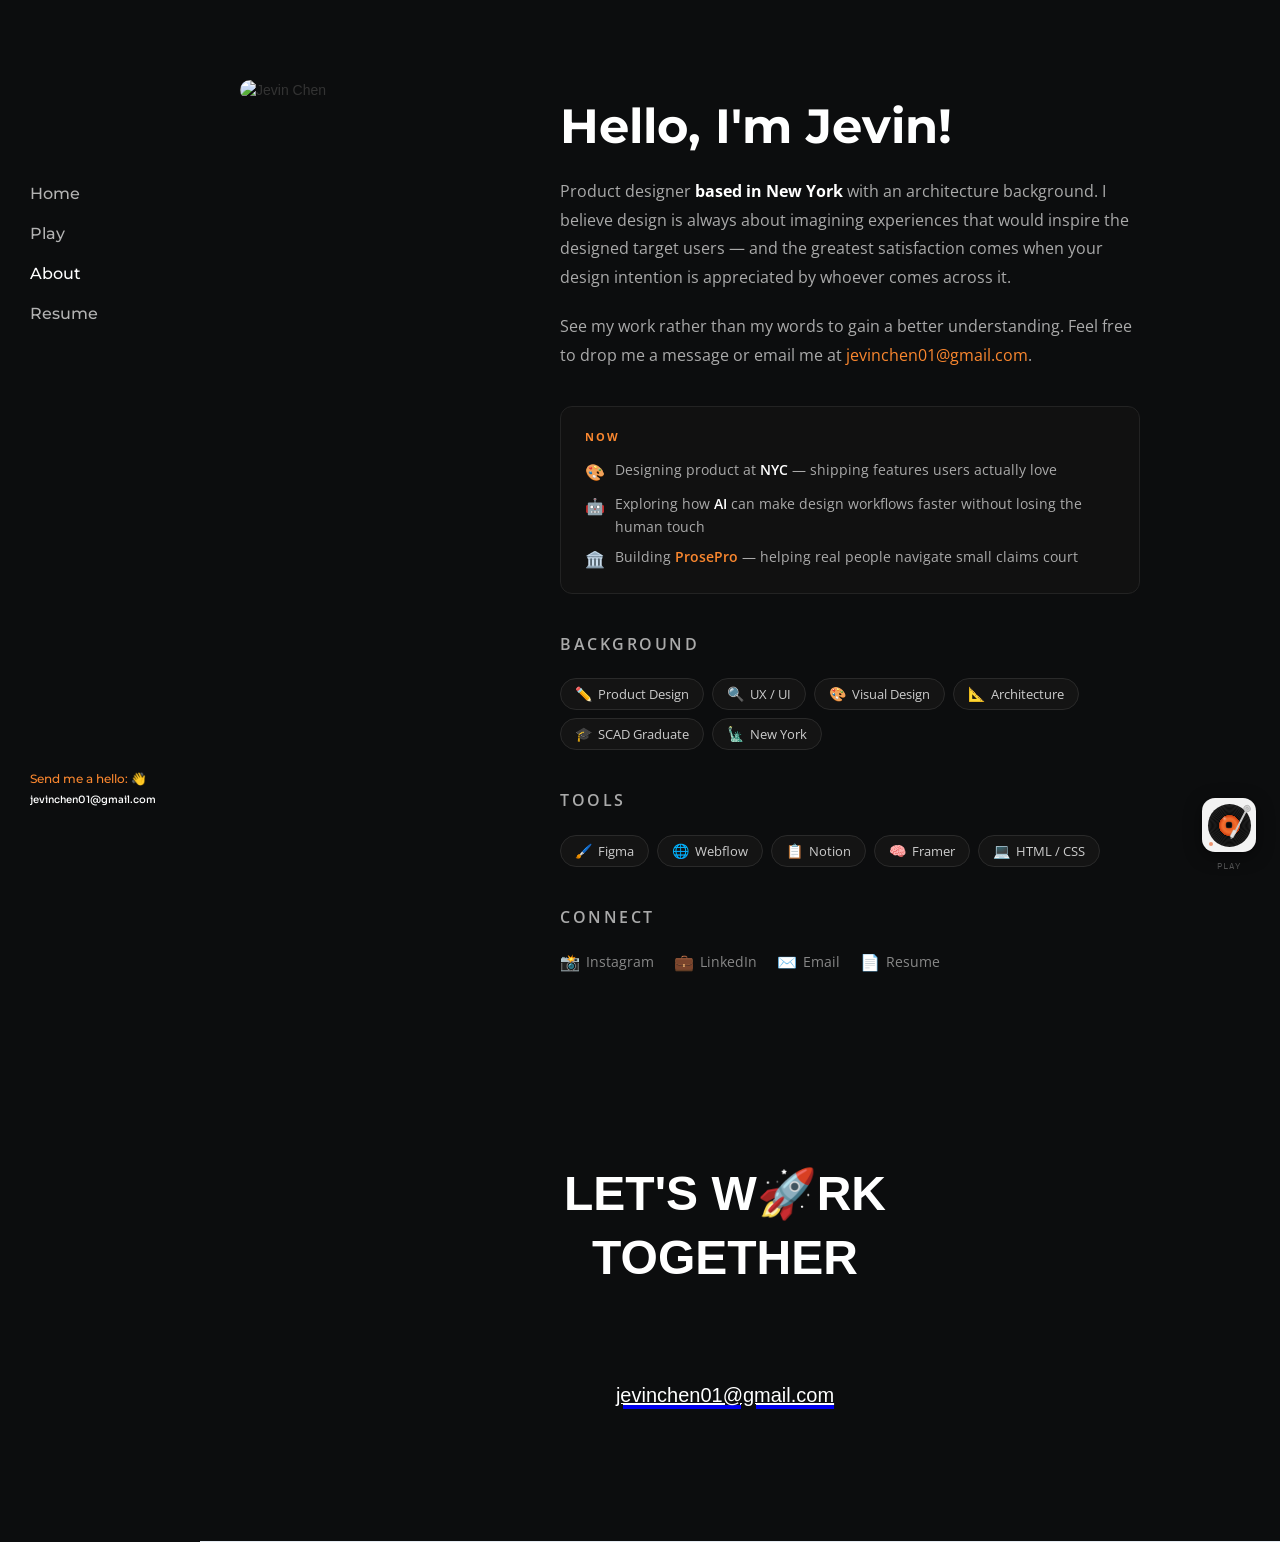
==== commit 01eaa6ce: "Fix TOGETHER typo in footer across all pages Co-Authored-By: Claude Sonnet 4.6 <noreply@anthropic.co" ====
--- a/about-jevin/index.html
+++ b/about-jevin/index.html
@@ -268,7 +268,7 @@
   </div>
 
   <section class="footer-subscribe" style="margin-top: 80px;">
-    <p class="paragraph-24"><strong>LET'S W🚀RK<br/>‍</strong>‍<strong>TOGETEHER<br/><br/></strong><a href="mailto:jevinchen01@gmail.com"><span class="text-span-38"><strong class="bold-text-2">jevinchen01@gmail.com<br/></strong></span></a><strong>‍<br/></strong></p>
+    <p class="paragraph-24"><strong>LET'S W🚀RK<br/>‍</strong>‍<strong>TOGETHER<br/><br/></strong><a href="mailto:jevinchen01@gmail.com"><span class="text-span-38"><strong class="bold-text-2">jevinchen01@gmail.com<br/></strong></span></a><strong>‍<br/></strong></p>
   </section>
 
   <script src="../script.js" defer></script>
